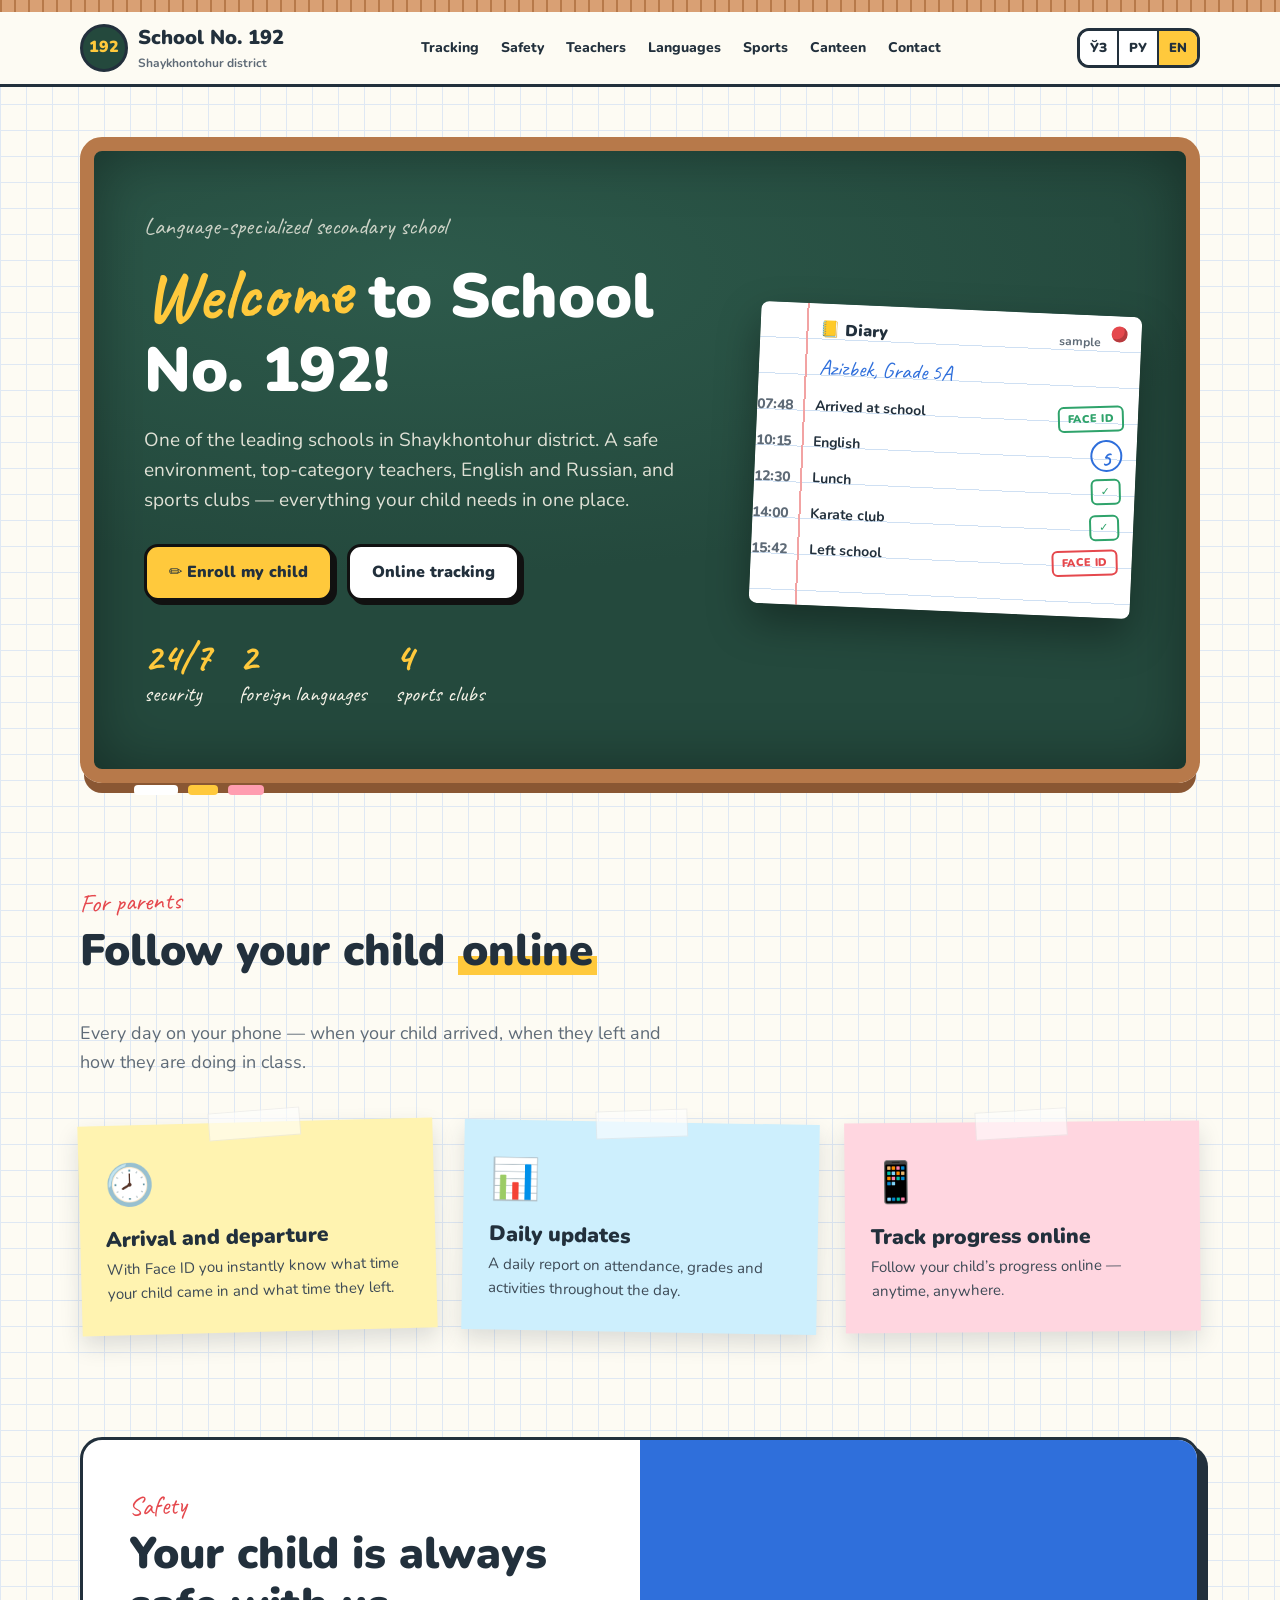
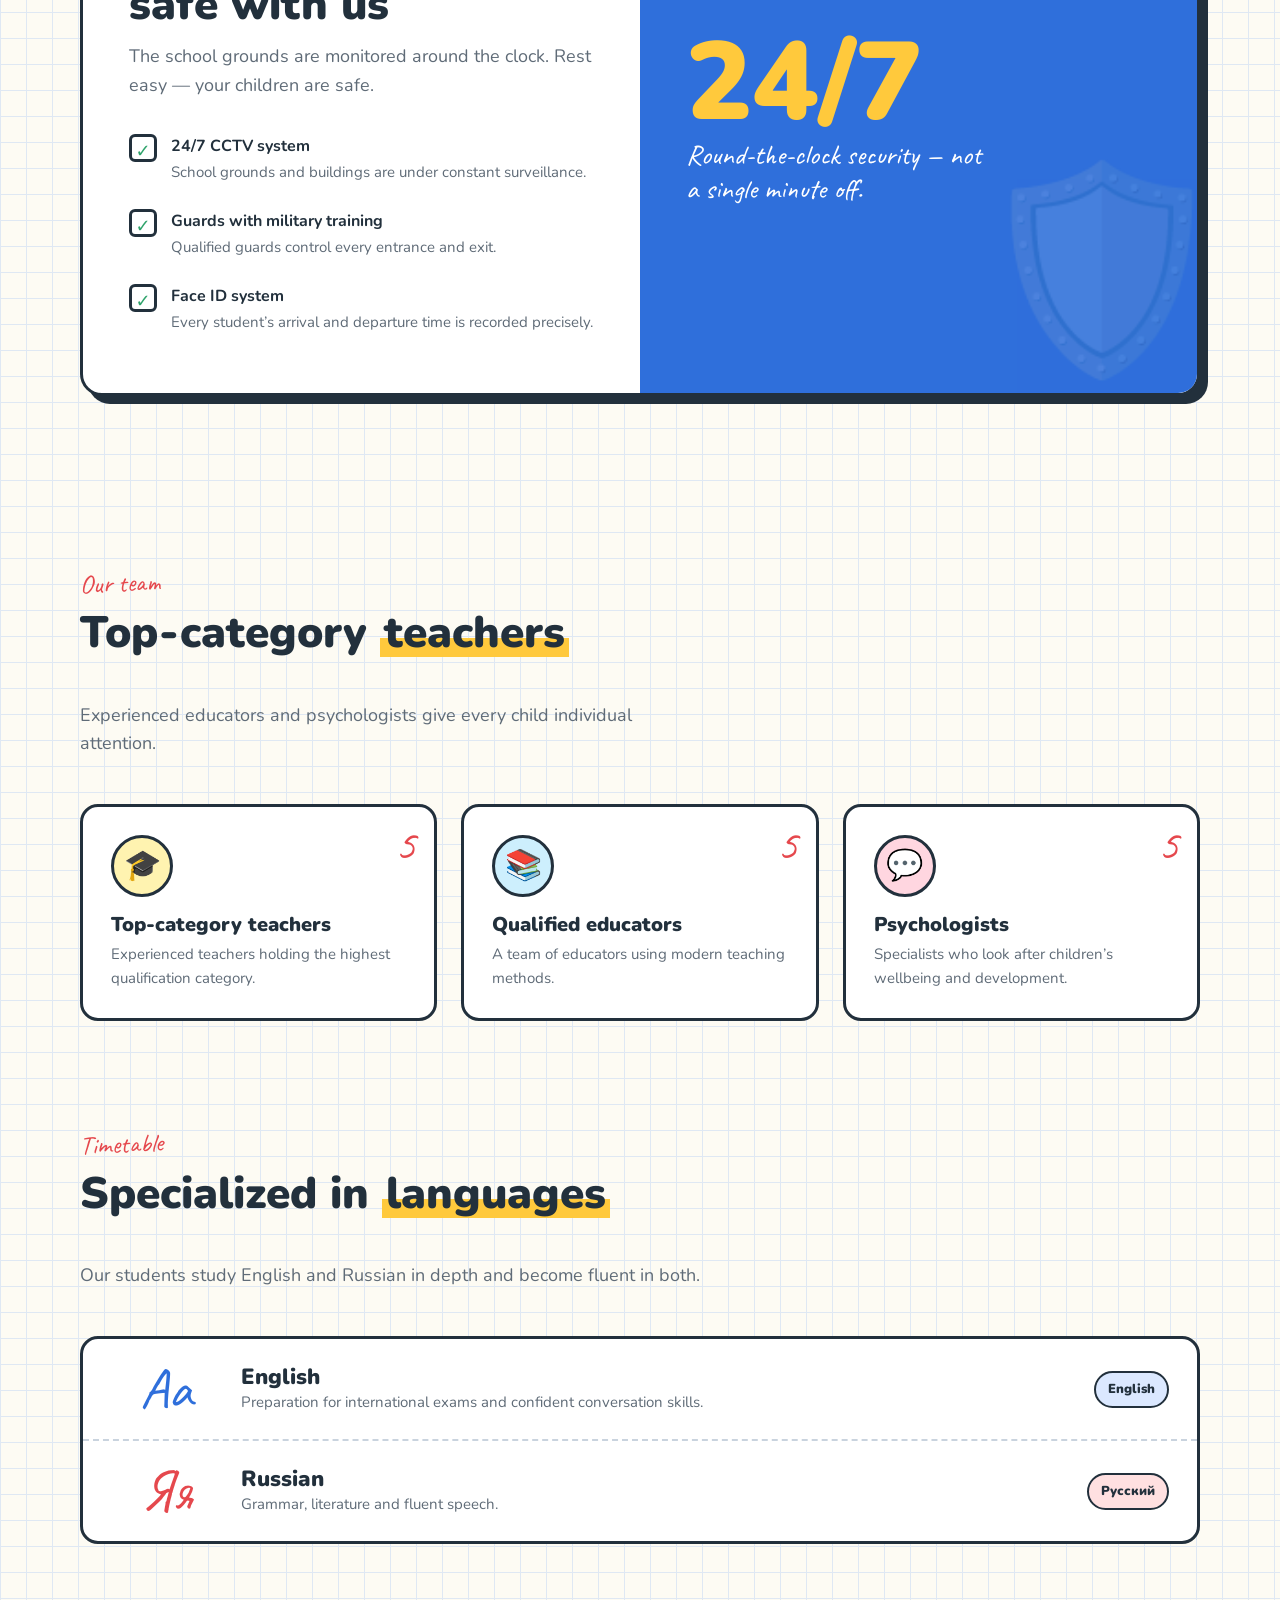
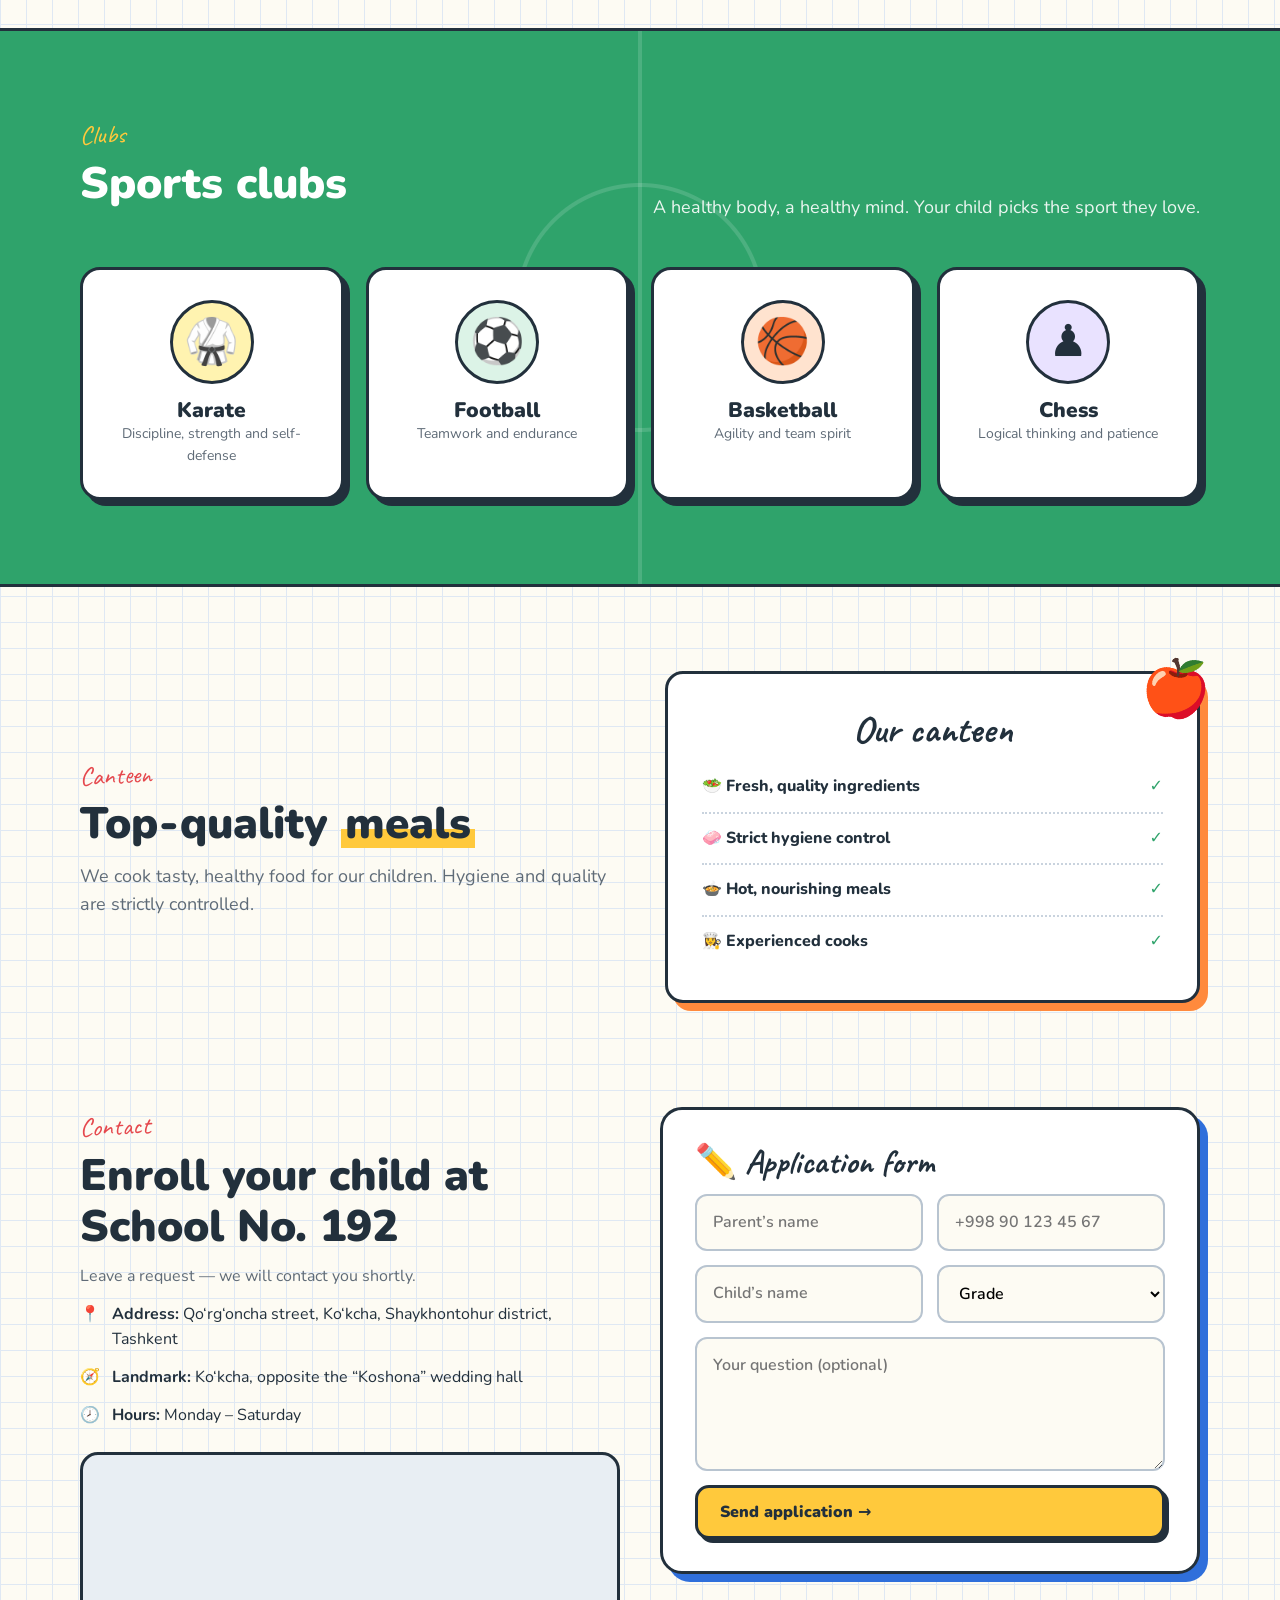
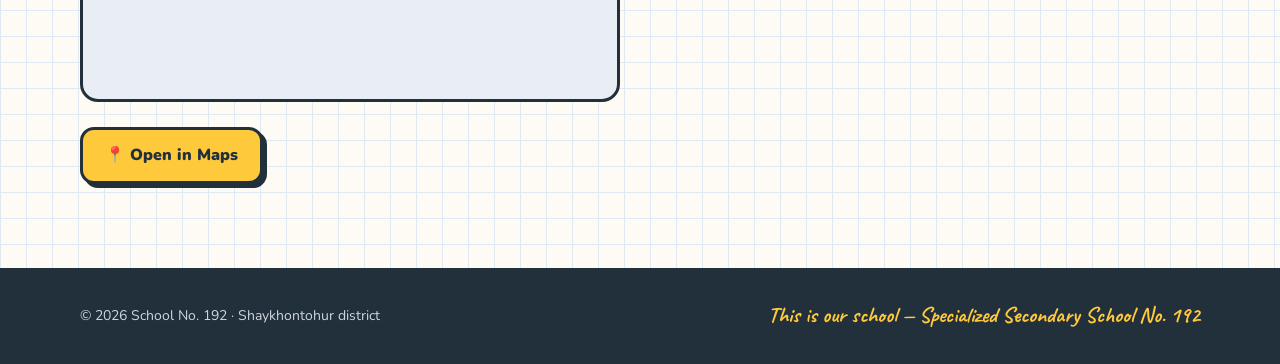
==== en/index.html @ ed7d64e7 "Rus va ingliz tillari qo'shildi, til almashtirgich Co-Authored-By: Claude Opus 5.5 <noreply@anthropi" ====
<!doctype html>
<html lang="en">
<head>
<script>document.documentElement.classList.add("js")</script>
<meta charset="utf-8">
<meta name="viewport" content="width=device-width, initial-scale=1">
<title>School No. 192 — Shaykhontohur</title>
<meta name="description" content="School No. 192 — a language-specialized secondary school in Shaykhontohur district, Tashkent. 24/7 security, Face ID, top-category teachers, sports clubs.">
<meta property="og:title" content="School No. 192 — Shaykhontohur">
<meta property="og:description" content="Language-specialized secondary school: 24/7 security, Face ID, top-category teachers, sports clubs.">
<meta property="og:type" content="website">
<link rel="alternate" hreflang="uz" href="https://zubayrabdullayev0110-dev.github.io/192-maktab/">
<link rel="alternate" hreflang="ru" href="https://zubayrabdullayev0110-dev.github.io/192-maktab/ru/">
<link rel="alternate" hreflang="en" href="https://zubayrabdullayev0110-dev.github.io/192-maktab/en/">
<link rel="alternate" hreflang="x-default" href="https://zubayrabdullayev0110-dev.github.io/192-maktab/">
<meta name="theme-color" content="#24493d">
<link rel="icon" href="data:image/svg+xml,%3Csvg xmlns='http://www.w3.org/2000/svg' viewBox='0 0 64 64'%3E%3Crect width='64' height='64' rx='14' fill='%2324493d'/%3E%3Ctext x='32' y='42' font-size='26' font-family='Arial' font-weight='900' text-anchor='middle' fill='%23ffc93c'%3E192%3C/text%3E%3C/svg%3E">
<link rel="preconnect" href="https://fonts.googleapis.com">
<link rel="preconnect" href="https://fonts.gstatic.com" crossorigin>
<link href="https://fonts.googleapis.com/css2?family=Nunito:wght@400;600;700;800;900&family=Caveat:wght@600;700&display=swap" rel="stylesheet">
<style>
  :root{
    --board:#24493d; --board-2:#2d5a4b; --chalk:#f4f1e6;
    --paper:#fdfbf3; --grid:#dfe8f3; --margin:#f2a3a3;
    --ink:#22303c; --muted:#5f6b77;
    --yellow:#ffc93c; --red:#e5484d; --blue:#2f6fdb; --green:#2fa36b; --orange:#ff8a3d;
    --wood:#b7794a;
  }
  *{box-sizing:border-box;margin:0;padding:0}
  html{scroll-behavior:smooth}
  body{font-family:Nunito,system-ui,sans-serif;color:var(--ink);line-height:1.6;
    background-color:var(--paper);
    background-image:linear-gradient(var(--grid) 1px,transparent 1px),linear-gradient(90deg,var(--grid) 1px,transparent 1px);
    background-size:26px 26px}
  a{color:inherit;text-decoration:none}
  .wrap{max-width:1160px;margin:0 auto;padding:0 20px}
  h1,h2,h3{font-weight:900;line-height:1.15}
  h2{font-size:clamp(28px,4.2vw,44px);margin-bottom:12px}
  .hand{font-family:Caveat,cursive;font-weight:700}
  .mark{background:linear-gradient(transparent 58%,var(--yellow) 58%,var(--yellow) 90%,transparent 90%);padding:0 4px}
  .lead{color:var(--muted);font-size:18px;max-width:620px}
  section{padding:84px 0}
  .tagline{font-family:Caveat,cursive;font-size:26px;color:var(--red);display:block;margin-bottom:2px;transform:rotate(-2deg);transform-origin:left}

  .ruler{height:12px;background:repeating-linear-gradient(90deg,var(--wood) 0 2px,#d9a074 2px 14px),#d9a074}

  header{position:sticky;top:0;z-index:50;background:var(--paper);border-bottom:3px solid var(--ink)}
  .nav{display:flex;align-items:center;justify-content:space-between;height:72px;gap:16px}
  .logo{display:flex;align-items:center;gap:10px;font-weight:900;font-size:20px}
  .logo-badge{width:48px;height:48px;border-radius:50%;background:var(--board);color:var(--yellow);display:grid;place-items:center;font-weight:900;font-size:16px;border:3px solid var(--ink)}
  .logo small{display:block;font-weight:700;font-size:12px;color:var(--muted)}
  .menu{display:flex;gap:4px;font-weight:800;font-size:15px}
  .menu a{padding:8px 12px;border-radius:10px}
  .menu a:hover{background:var(--yellow)}
  .btn{display:inline-flex;align-items:center;gap:8px;padding:13px 22px;border-radius:14px;font-weight:900;font-size:16px;border:3px solid var(--ink);cursor:pointer;font-family:inherit;box-shadow:4px 4px 0 var(--ink);transition:transform .12s,box-shadow .12s}
  .btn:hover{transform:translate(-2px,-2px);box-shadow:6px 6px 0 var(--ink)}
  .btn:active{transform:translate(2px,2px);box-shadow:2px 2px 0 var(--ink)}
  .btn-y{background:var(--yellow);color:var(--ink)}
  .btn-w{background:#fff;color:var(--ink)}
  .lang-sw{display:flex;border:3px solid var(--ink);border-radius:12px;overflow:hidden;font-weight:900;font-size:13px;flex:none}
  .lang-sw a{padding:7px 10px;background:#fff}
  .lang-sw a+a{border-left:2px solid var(--ink)}
  .lang-sw a:hover{background:#fff3b0}
  .lang-sw a[aria-current]{background:var(--yellow)}
  .logo,.btn{white-space:nowrap}
  @media (max-width:1340px){.nav>.btn{display:none}.menu{font-size:14px}.menu a{padding:8px 9px}}
  .burger{display:none;background:var(--yellow);border:3px solid var(--ink);border-radius:10px;font-size:22px;width:46px;height:46px;cursor:pointer}

  .hero{padding:50px 0 70px}
  .board{background:radial-gradient(800px 300px at 30% 20%,var(--board-2),var(--board));color:var(--chalk);border:14px solid var(--wood);border-radius:22px;box-shadow:inset 0 0 60px rgba(0,0,0,.35),0 14px 0 -4px #8a5733;padding:56px 50px;position:relative}
  .board-grid{display:grid;grid-template-columns:1.2fr .8fr;gap:40px;align-items:center}
  .board .date{font-family:Caveat,cursive;font-size:24px;opacity:.8}
  .board h1{font-size:clamp(34px,5.2vw,62px);margin:8px 0 18px;color:#fff}
  .board h1 .hand{color:var(--yellow);font-size:1.15em;display:inline-block;transform:rotate(-2deg)}
  .board p{font-size:19px;opacity:.9;max-width:560px;margin-bottom:28px}
  .board .actions{display:flex;gap:14px;flex-wrap:wrap}
  .board .btn{border-color:#111;box-shadow:4px 4px 0 #111}
  .chalk-stats{display:flex;gap:28px;margin-top:36px;flex-wrap:wrap;font-family:Caveat,cursive;font-size:22px}
  .chalk-stats b{font-size:40px;color:var(--yellow);display:block;line-height:1}
  .tray{position:absolute;left:40px;bottom:-26px;display:flex;gap:10px}
  .tray i{display:block;width:44px;height:10px;border-radius:4px;background:#fff}
  .tray i:nth-child(2){background:var(--yellow);width:30px}.tray i:nth-child(3){background:#ff9db0;width:36px}

  .diary{background:#fff;color:var(--ink);border-radius:8px;box-shadow:0 18px 40px rgba(0,0,0,.35);transform:rotate(2.5deg);position:relative;overflow:hidden;
    background-image:linear-gradient(90deg,transparent 46px,var(--margin) 46px,var(--margin) 48px,transparent 48px),repeating-linear-gradient(#fff 0 35px,#cfe0f3 35px 36px)}
  .diary-head{padding:14px 40px 6px 60px;font-weight:900;display:flex;justify-content:space-between;align-items:baseline}
  .diary-head small{font-weight:700;color:var(--muted);font-size:12px}
  .diary .kid{padding:0 16px 4px 60px;font-family:Caveat,cursive;font-size:22px;color:var(--blue);line-height:36px}
  .diary ul{list-style:none}
  .diary li{display:flex;justify-content:space-between;align-items:center;height:36px;padding:0 14px 0 0;font-size:14px;font-weight:700}
  .diary li span:first-child{display:flex;gap:12px}
  .diary .t{width:46px;text-align:right;color:var(--muted);font-weight:800}
  .stamp{font-size:11px;font-weight:900;padding:2px 8px;border-radius:6px;border:2px solid currentColor;transform:rotate(-4deg);text-transform:uppercase;letter-spacing:.04em}
  .s-in{color:var(--green)}.s-out{color:var(--red)}
  .s-grade{color:var(--blue);font-family:Caveat,cursive;font-size:22px;border-radius:50%;width:32px;height:32px;display:grid;place-items:center;padding:0}
  .pin{position:absolute;top:10px;right:14px;width:16px;height:16px;border-radius:50%;background:var(--red);box-shadow:inset -3px -3px 0 rgba(0,0,0,.2)}

  .notes{display:grid;grid-template-columns:repeat(3,1fr);gap:28px}
  .note{padding:28px 26px 30px;box-shadow:0 10px 22px rgba(34,48,60,.15);position:relative;transition:transform .2s}
  .note::before{content:"";position:absolute;top:-12px;left:50%;width:90px;height:26px;transform:translateX(-50%) rotate(-3deg);background:rgba(255,255,255,.6);border:1px solid rgba(0,0,0,.06)}
  .note:nth-child(1){background:#fff3b0;transform:rotate(-1.5deg)}
  .note:nth-child(2){background:#cdeffd;transform:rotate(1deg)}
  .note:nth-child(3){background:#ffd6e0;transform:rotate(-.5deg)}
  .note:hover{transform:rotate(0) scale(1.03)}
  .note .em{font-size:40px;margin-bottom:10px}
  .note h3{font-size:21px;margin-bottom:6px}
  .note p{font-size:15px;color:#3d4a56}

  .head{display:flex;justify-content:space-between;align-items:end;gap:30px;margin-bottom:46px;flex-wrap:wrap}

  .safety-box{background:#fff;border:3px solid var(--ink);border-radius:22px;box-shadow:8px 8px 0 var(--ink);display:grid;grid-template-columns:1fr 1fr;overflow:hidden}
  .safety-box .l{padding:46px}
  .safety-box .r{background:var(--blue);color:#fff;padding:46px;display:flex;flex-direction:column;justify-content:center;position:relative;overflow:hidden}
  .safety-box .r strong{font-size:110px;font-weight:900;line-height:1;color:var(--yellow)}
  .safety-box .r p{font-family:Caveat,cursive;font-size:28px;line-height:1.2;max-width:300px}
  .shield{position:absolute;right:-30px;bottom:-40px;font-size:200px;opacity:.15}
  .checks{list-style:none;margin-top:22px}
  .checks li{display:flex;gap:14px;padding:12px 0}
  .box{flex:none;width:28px;height:28px;border:3px solid var(--ink);border-radius:6px;display:grid;place-items:center;font-weight:900;color:var(--green);font-size:18px;background:#fff}
  .checks b{display:block}
  .checks span{color:var(--muted);font-size:15px}

  .teachers{display:grid;grid-template-columns:repeat(3,1fr);gap:24px}
  .t-card{background:#fff;border:3px solid var(--ink);border-radius:18px;padding:28px;position:relative}
  .t-card .ic{width:62px;height:62px;border-radius:50%;display:grid;place-items:center;font-size:30px;border:3px solid var(--ink);margin-bottom:16px}
  .t-card h3{font-size:20px;margin-bottom:6px}
  .t-card p{color:var(--muted);font-size:15px}
  .t-card .five{position:absolute;top:16px;right:18px;font-family:Caveat,cursive;font-size:44px;color:var(--red);line-height:1;transform:rotate(8deg)}

  .timetable{background:#fff;border:3px solid var(--ink);border-radius:18px;overflow:hidden}
  .tt-row{display:grid;grid-template-columns:110px 1fr auto;align-items:center;gap:20px;padding:22px 28px;border-bottom:2px dashed #c9d3de}
  .tt-row:last-child{border:0}
  .tt-lbl{font-family:Caveat,cursive;font-size:56px;line-height:1;text-align:center}
  .tt-row h3{font-size:22px}
  .tt-row p{color:var(--muted);font-size:15px}
  .chip{font-weight:900;font-size:13px;padding:6px 12px;border-radius:999px;border:2px solid var(--ink);white-space:nowrap}

  .sports{background-color:var(--green);color:#fff;border-top:3px solid var(--ink);border-bottom:3px solid var(--ink);
    background-image:radial-gradient(circle at 50% 50%,transparent 120px,rgba(255,255,255,.14) 121px,rgba(255,255,255,.14) 124px,transparent 125px),linear-gradient(90deg,transparent calc(50% - 2px),rgba(255,255,255,.14) calc(50% - 2px),rgba(255,255,255,.14) calc(50% + 2px),transparent calc(50% + 2px))}
  .sports .lead{color:rgba(255,255,255,.9)}
  .sports .tagline{color:var(--yellow)}
  .badges{display:grid;grid-template-columns:repeat(4,1fr);gap:22px}
  .badge{background:#fff;color:var(--ink);border:3px solid var(--ink);border-radius:20px;padding:30px 20px;text-align:center;box-shadow:6px 6px 0 var(--ink);transition:transform .2s}
  .badge:hover{transform:translateY(-6px) rotate(-2deg)}
  .badge .e{width:84px;height:84px;margin:0 auto 14px;border-radius:50%;display:grid;place-items:center;font-size:44px;border:3px solid var(--ink)}
  .badge h3{font-size:21px}
  .badge p{font-size:14px;color:var(--muted)}

  .food{display:grid;grid-template-columns:1fr 1fr;gap:50px;align-items:center}
  .menu-card{background:#fff;border:3px solid var(--ink);border-radius:18px;padding:34px;box-shadow:8px 8px 0 var(--orange);position:relative}
  .menu-card h3{text-align:center;font-family:Caveat,cursive;font-size:38px;margin-bottom:10px}
  .menu-card li{list-style:none;display:flex;justify-content:space-between;gap:10px;padding:12px 0;border-bottom:2px dotted #c9d3de;font-weight:800}
  .menu-card li:last-child{border:0}
  .menu-card li span:last-child{color:var(--green)}
  .apple{position:absolute;top:-30px;right:-14px;font-size:56px;transform:rotate(12deg)}

  .contact-grid{display:grid;grid-template-columns:1fr 1fr;gap:40px;align-items:start}
  .info p{display:flex;gap:12px;margin:12px 0;font-size:16px}
  .map{width:100%;height:250px;border:3px solid var(--ink);border-radius:18px;margin-top:12px;background:#e8eef3}
  .form-card{background:#fff;border:3px solid var(--ink);border-radius:22px;padding:32px;box-shadow:8px 8px 0 var(--blue)}
  .form-card h3{font-family:Caveat,cursive;font-size:34px;margin-bottom:12px}
  form{display:grid;gap:14px}
  input,select,textarea{width:100%;padding:14px 16px;border:2px solid #b8c4d0;border-radius:12px;font:inherit;font-weight:600;background:var(--paper)}
  input:focus,select:focus,textarea:focus{outline:none;border-color:var(--blue);box-shadow:0 0 0 3px rgba(47,111,219,.2)}
  .row{display:grid;grid-template-columns:1fr 1fr;gap:14px}
  .msg{display:none;padding:14px 16px;border-radius:12px;font-weight:800;border:2px solid currentColor}
  #thanks{color:var(--green);background:#e6f6ee}
  #err{color:var(--red);background:#fdecec}
  .sr{position:absolute;width:1px;height:1px;overflow:hidden;clip:rect(0 0 0 0)}
  .btn[disabled]{opacity:.6;cursor:wait}

  footer{background:var(--ink);color:#cfd6dd;padding:30px 0;font-size:14px}
  footer .wrap{display:flex;justify-content:space-between;align-items:center;flex-wrap:wrap;gap:10px}
  footer .hand{font-size:22px;color:var(--yellow)}

  .js .reveal{opacity:0;transform:translateY(22px);transition:opacity .6s,transform .6s}
  .js .reveal.show{opacity:1;transform:none}
  .js .note.reveal.show:nth-child(1){transform:rotate(-1.5deg)}
  .js .note.reveal.show:nth-child(2){transform:rotate(1deg)}
  .js .note.reveal.show:nth-child(3){transform:rotate(-.5deg)}
  .js .note.reveal.show:hover{transform:rotate(0) scale(1.03)}
  @media (prefers-reduced-motion:reduce){html{scroll-behavior:auto}.js .reveal{opacity:1;transition:none}}

  @media (max-width:980px){
    .board-grid,.safety-box,.food,.contact-grid{grid-template-columns:1fr}
    .diary{transform:none;max-width:420px;width:100%;margin:0 auto}
    .notes,.teachers,.badges{grid-template-columns:1fr 1fr}
    .menu{display:none;position:absolute;top:72px;left:0;right:0;background:var(--paper);border-bottom:3px solid var(--ink);flex-direction:column;padding:14px 20px}
    .menu.open{display:flex}
    .burger{display:block}
    .lang-sw{margin-left:auto}
    .nav>.btn{display:none}
  }
  @media (max-width:620px){
    section{padding:60px 0}
    .board{padding:36px 22px;border-width:10px}
    .notes,.teachers,.badges,.row{grid-template-columns:1fr}
    .safety-box .l,.safety-box .r{padding:30px 24px}
    .safety-box .r strong{font-size:80px}
    .tt-row{grid-template-columns:64px 1fr;padding:18px}
    .tt-row .chip{grid-column:2;justify-self:start}
    .tt-lbl{font-size:42px}
    .apple{right:0}
    .nav{gap:10px}
    .logo{font-size:16px;gap:8px}
    .logo small{display:none}
    .logo-badge{width:42px;height:42px;font-size:14px}
    .lang-sw a{padding:6px 7px}
    .burger{width:42px;height:42px;font-size:20px;flex:none}
  }
</style>
</head>
<body>

<div class="ruler" aria-hidden="true"></div>
<header>
  <div class="wrap nav">
    <a href="#" class="logo"><div class="logo-badge">192</div><div>School No. 192<small>Shaykhontohur district</small></div></a>
    <nav class="menu" id="menu">
      <a href="#kuzatuv">Tracking</a>
      <a href="#xavfsizlik">Safety</a>
      <a href="#ustozlar">Teachers</a>
      <a href="#tillar">Languages</a>
      <a href="#sport">Sports</a>
      <a href="#oshxona">Canteen</a>
      <a href="#aloqa">Contact</a>
    </nav>
    <div class="lang-sw" aria-label="Тил / Язык / Language"><a href="../" hreflang="uz">ЎЗ</a><a href="../ru/" hreflang="ru">РУ</a><a href="./" hreflang="en" aria-current="page">EN</a></div>
    <a href="#aloqa" class="btn btn-y">Apply now</a>
    <button class="burger" aria-label="Menu" aria-controls="menu" onclick="document.getElementById('menu').classList.toggle('open')">☰</button>
  </div>
</header>

<section class="hero">
  <div class="wrap">
    <div class="board">
      <div class="board-grid">
        <div>
          <div class="date">Language-specialized secondary school</div>
          <h1><span class="hand">Welcome</span> to School No. 192!</h1>
          <p>One of the leading schools in Shaykhontohur district. A safe environment, top-category teachers, English and Russian, and sports clubs — everything your child needs in one place.</p>
          <div class="actions">
            <a href="#aloqa" class="btn btn-y">✏️ Enroll my child</a>
            <a href="#kuzatuv" class="btn btn-w">Online tracking</a>
          </div>
          <div class="chalk-stats">
            <div><b>24/7</b>security</div>
            <div><b>2</b>foreign languages</div>
            <div><b>4</b>sports clubs</div>
          </div>
        </div>
        <div class="diary" aria-label="Sample e-diary">
          <div class="pin"></div>
          <div class="diary-head">📒 Diary <small>sample</small></div>
          <div class="kid">Azizbek, Grade 5A</div>
          <ul>
            <li><span><span class="t">07:48</span>Arrived at school</span><span class="stamp s-in">Face ID</span></li>
            <li><span><span class="t">10:15</span>English</span><span class="stamp s-grade">5</span></li>
            <li><span><span class="t">12:30</span>Lunch</span><span class="stamp s-in">✓</span></li>
            <li><span><span class="t">14:00</span>Karate club</span><span class="stamp s-in">✓</span></li>
            <li><span><span class="t">15:42</span>Left school</span><span class="stamp s-out">Face ID</span></li>
            <li></li>
          </ul>
        </div>
      </div>
      <div class="tray" aria-hidden="true"><i></i><i></i><i></i></div>
    </div>
  </div>
</section>

<section id="kuzatuv" style="padding-top:30px">
  <div class="wrap">
    <div class="head reveal">
      <div><span class="tagline">For parents</span><h2>Follow your child <span class="mark">online</span></h2></div>
      <p class="lead">Every day on your phone — when your child arrived, when they left and how they are doing in class.</p>
    </div>
    <div class="notes">
      <div class="note reveal"><div class="em">🕗</div><h3>Arrival and departure</h3><p>With Face ID you instantly know what time your child came in and what time they left.</p></div>
      <div class="note reveal"><div class="em">📊</div><h3>Daily updates</h3><p>A daily report on attendance, grades and activities throughout the day.</p></div>
      <div class="note reveal"><div class="em">📱</div><h3>Track progress online</h3><p>Follow your child’s progress online — anytime, anywhere.</p></div>
    </div>
  </div>
</section>

<section id="xavfsizlik" style="padding-top:20px">
  <div class="wrap">
    <div class="safety-box reveal">
      <div class="l">
        <span class="tagline">Safety</span>
        <h2>Your child is always safe with us</h2>
        <p class="lead">The school grounds are monitored around the clock. Rest easy — your children are safe.</p>
        <ul class="checks">
          <li><div class="box">✓</div><div><b>24/7 CCTV system</b><span>School grounds and buildings are under constant surveillance.</span></div></li>
          <li><div class="box">✓</div><div><b>Guards with military training</b><span>Qualified guards control every entrance and exit.</span></div></li>
          <li><div class="box">✓</div><div><b>Face ID system</b><span>Every student’s arrival and departure time is recorded precisely.</span></div></li>
        </ul>
      </div>
      <div class="r">
        <div class="shield" aria-hidden="true">🛡️</div>
        <strong>24/7</strong>
        <p>Round-the-clock security — not a single minute off.</p>
      </div>
    </div>
  </div>
</section>

<section id="ustozlar">
  <div class="wrap">
    <div class="head reveal">
      <div><span class="tagline">Our team</span><h2>Top-category <span class="mark">teachers</span></h2></div>
      <p class="lead">Experienced educators and psychologists give every child individual attention.</p>
    </div>
    <div class="teachers">
      <div class="t-card reveal"><span class="five" aria-hidden="true">5</span><div class="ic" style="background:#fff3b0">🎓</div><h3>Top-category teachers</h3><p>Experienced teachers holding the highest qualification category.</p></div>
      <div class="t-card reveal"><span class="five" aria-hidden="true">5</span><div class="ic" style="background:#cdeffd">📚</div><h3>Qualified educators</h3><p>A team of educators using modern teaching methods.</p></div>
      <div class="t-card reveal"><span class="five" aria-hidden="true">5</span><div class="ic" style="background:#ffd6e0">💬</div><h3>Psychologists</h3><p>Specialists who look after children’s wellbeing and development.</p></div>
    </div>
  </div>
</section>

<section id="tillar" style="padding-top:20px">
  <div class="wrap">
    <div class="head reveal">
      <div><span class="tagline">Timetable</span><h2>Specialized in <span class="mark">languages</span></h2></div>
      <p class="lead">Our students study English and Russian in depth and become fluent in both.</p>
    </div>
    <div class="timetable reveal">
      <div class="tt-row"><div class="tt-lbl" style="color:var(--blue)">Aa</div><div><h3>English</h3><p>Preparation for international exams and confident conversation skills.</p></div><span class="chip" style="background:#dbe8ff">English</span></div>
      <div class="tt-row"><div class="tt-lbl" style="color:var(--red)">Яя</div><div><h3>Russian</h3><p>Grammar, literature and fluent speech.</p></div><span class="chip" style="background:#ffe0e1">Русский</span></div>
    </div>
  </div>
</section>

<section class="sports" id="sport">
  <div class="wrap">
    <div class="head reveal">
      <div><span class="tagline">Clubs</span><h2>Sports clubs</h2></div>
      <p class="lead">A healthy body, a healthy mind. Your child picks the sport they love.</p>
    </div>
    <div class="badges">
      <div class="badge reveal"><div class="e" style="background:#fff3b0">🥋</div><h3>Karate</h3><p>Discipline, strength and self-defense</p></div>
      <div class="badge reveal"><div class="e" style="background:#dcf3e7">⚽</div><h3>Football</h3><p>Teamwork and endurance</p></div>
      <div class="badge reveal"><div class="e" style="background:#ffe3cf">🏀</div><h3>Basketball</h3><p>Agility and team spirit</p></div>
      <div class="badge reveal"><div class="e" style="background:#e9e2ff">♟️</div><h3>Chess</h3><p>Logical thinking and patience</p></div>
    </div>
  </div>
</section>

<section id="oshxona">
  <div class="wrap food">
    <div class="reveal">
      <span class="tagline">Canteen</span>
      <h2>Top-quality <span class="mark">meals</span></h2>
      <p class="lead">We cook tasty, healthy food for our children. Hygiene and quality are strictly controlled.</p>
    </div>
    <div class="menu-card reveal">
      <div class="apple" aria-hidden="true">🍎</div>
      <h3>Our canteen</h3>
      <ul>
        <li><span>🥗 Fresh, quality ingredients</span><span>✓</span></li>
        <li><span>🧼 Strict hygiene control</span><span>✓</span></li>
        <li><span>🍲 Hot, nourishing meals</span><span>✓</span></li>
        <li><span>👩‍🍳 Experienced cooks</span><span>✓</span></li>
      </ul>
    </div>
  </div>
</section>

<section id="aloqa" style="padding-top:20px">
  <div class="wrap contact-grid">
    <div class="info reveal">
      <span class="tagline">Contact</span>
      <h2>Enroll your child at School No. 192</h2>
      <p class="lead">Leave a request — we will contact you shortly.</p>
      <p>📍 <span><b>Address:</b> Qo‘rg‘oncha street, Ko‘kcha, Shaykhontohur district, Tashkent</span></p>
      <p>🧭 <span><b>Landmark:</b> Ko‘kcha, opposite the “Koshona” wedding hall</span></p>
      <p>🕗 <span><b>Hours:</b> Monday – Saturday</span></p>
      <iframe class="map" title="Map: School No. 192" loading="lazy" referrerpolicy="no-referrer-when-downgrade" src="https://maps.google.com/maps?q=41.3265223,69.1990431&z=17&output=embed"></iframe>
      <a class="btn btn-y" style="margin-top:16px" target="_blank" rel="noopener" href="https://www.google.com/maps/search/?api=1&query=41.3265223,69.1990431">📍 Open in Maps</a>
    </div>
    <div class="form-card reveal">
      <h3>✏️ Application form</h3>
      <form id="ariza" name="ariza" method="POST" data-netlify="true" netlify-honeypot="bot-field">
        <input type="hidden" name="form-name" value="ariza">
        <p class="sr"><label>Do not fill: <input name="bot-field"></label></p>
        <div class="row">
          <input required name="ota_ona" aria-label="Parent’s name" placeholder="Parent’s name" autocomplete="name">
          <input required name="telefon" type="tel" aria-label="Phone number" placeholder="+998 90 123 45 67" autocomplete="tel" pattern="[+0-9 ()-]{9,}">
        </div>
        <div class="row">
          <input required name="farzand" aria-label="Child’s name" placeholder="Child’s name">
          <select required name="sinf" aria-label="Grade">
            <option value="">Grade</option>
            <option>Grade 1</option><option>Grade 2</option><option>Grade 3</option><option>Grade 4</option>
            <option>Grade 5</option><option>Grade 6</option><option>Grade 7</option><option>Grade 8</option>
            <option>Grade 9</option><option>Grade 10</option><option>Grade 11</option>
          </select>
        </div>
        <textarea name="savol" rows="4" aria-label="Your question" placeholder="Your question (optional)"></textarea>
        <button class="btn btn-y" type="submit">Send application →</button>
        <div class="msg" id="err">Something went wrong. Please try again.</div>
        <div class="msg" id="thanks" role="status">Thank you! Your application has been received. We will be in touch soon.</div>
      </form>
    </div>
  </div>
</section>

<footer>
  <div class="wrap">
    <span>© 2026 School No. 192 · Shaykhontohur district</span>
    <span class="hand">This is our school — Specialized Secondary School No. 192</span>
  </div>
</footer>

<script>
  const io = new IntersectionObserver(es => es.forEach(e => { if (e.isIntersecting) { e.target.classList.add('show'); io.unobserve(e.target); } }), {threshold:.12});
  document.querySelectorAll('.reveal').forEach(el => io.observe(el));
  const f = document.getElementById('ariza');
  f.addEventListener('submit', async e => {
    e.preventDefault();
    const btn = f.querySelector('button'), ok = document.getElementById('thanks'), err = document.getElementById('err');
    ok.style.display = err.style.display = 'none'; btn.disabled = true;
    try {
      const r = await fetch('/', {method:'POST', headers:{'Content-Type':'application/x-www-form-urlencoded'}, body:new URLSearchParams(new FormData(f)).toString()});
      if (!r.ok) throw 0;
      f.reset(); ok.style.display = 'block';
    } catch { err.style.display = 'block'; }
    btn.disabled = false;
  });
  document.querySelectorAll('.menu a').forEach(a => a.addEventListener('click', () => document.getElementById('menu').classList.remove('open')));
</script>
</body>
</html>
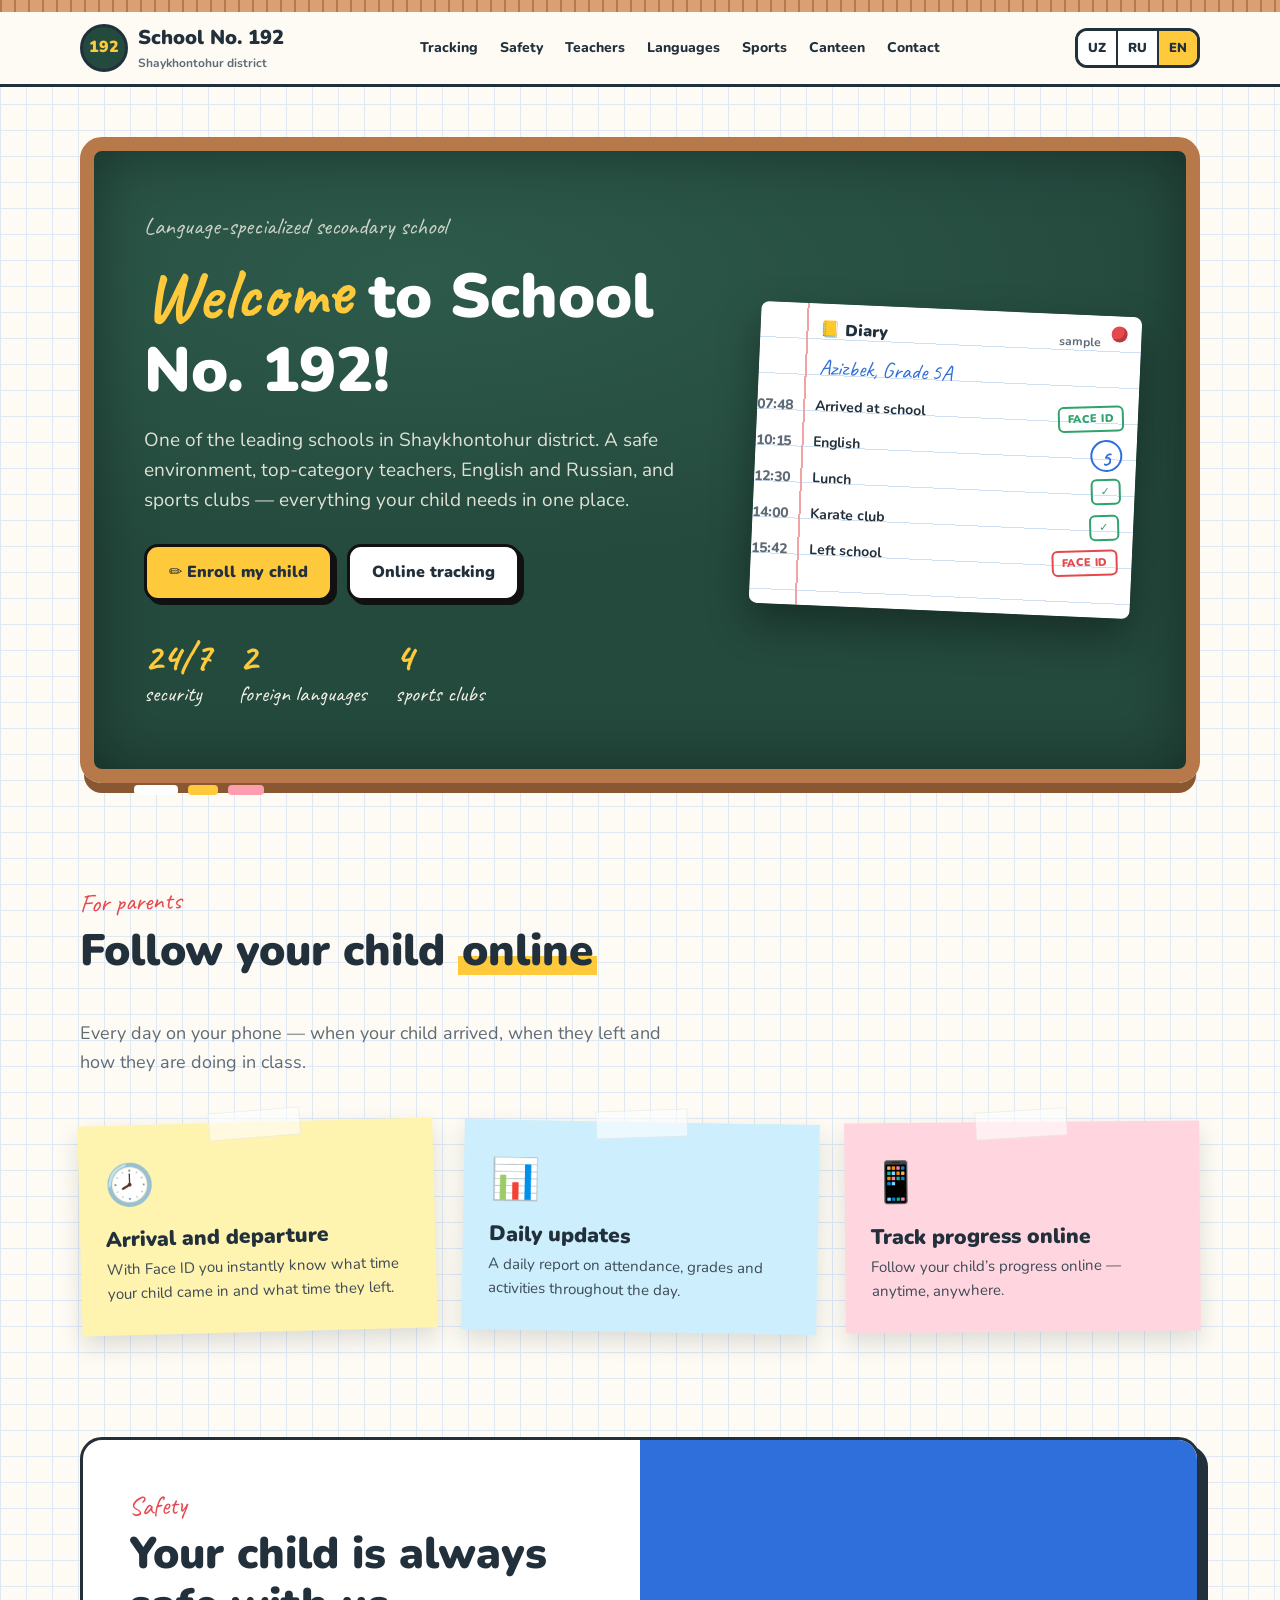
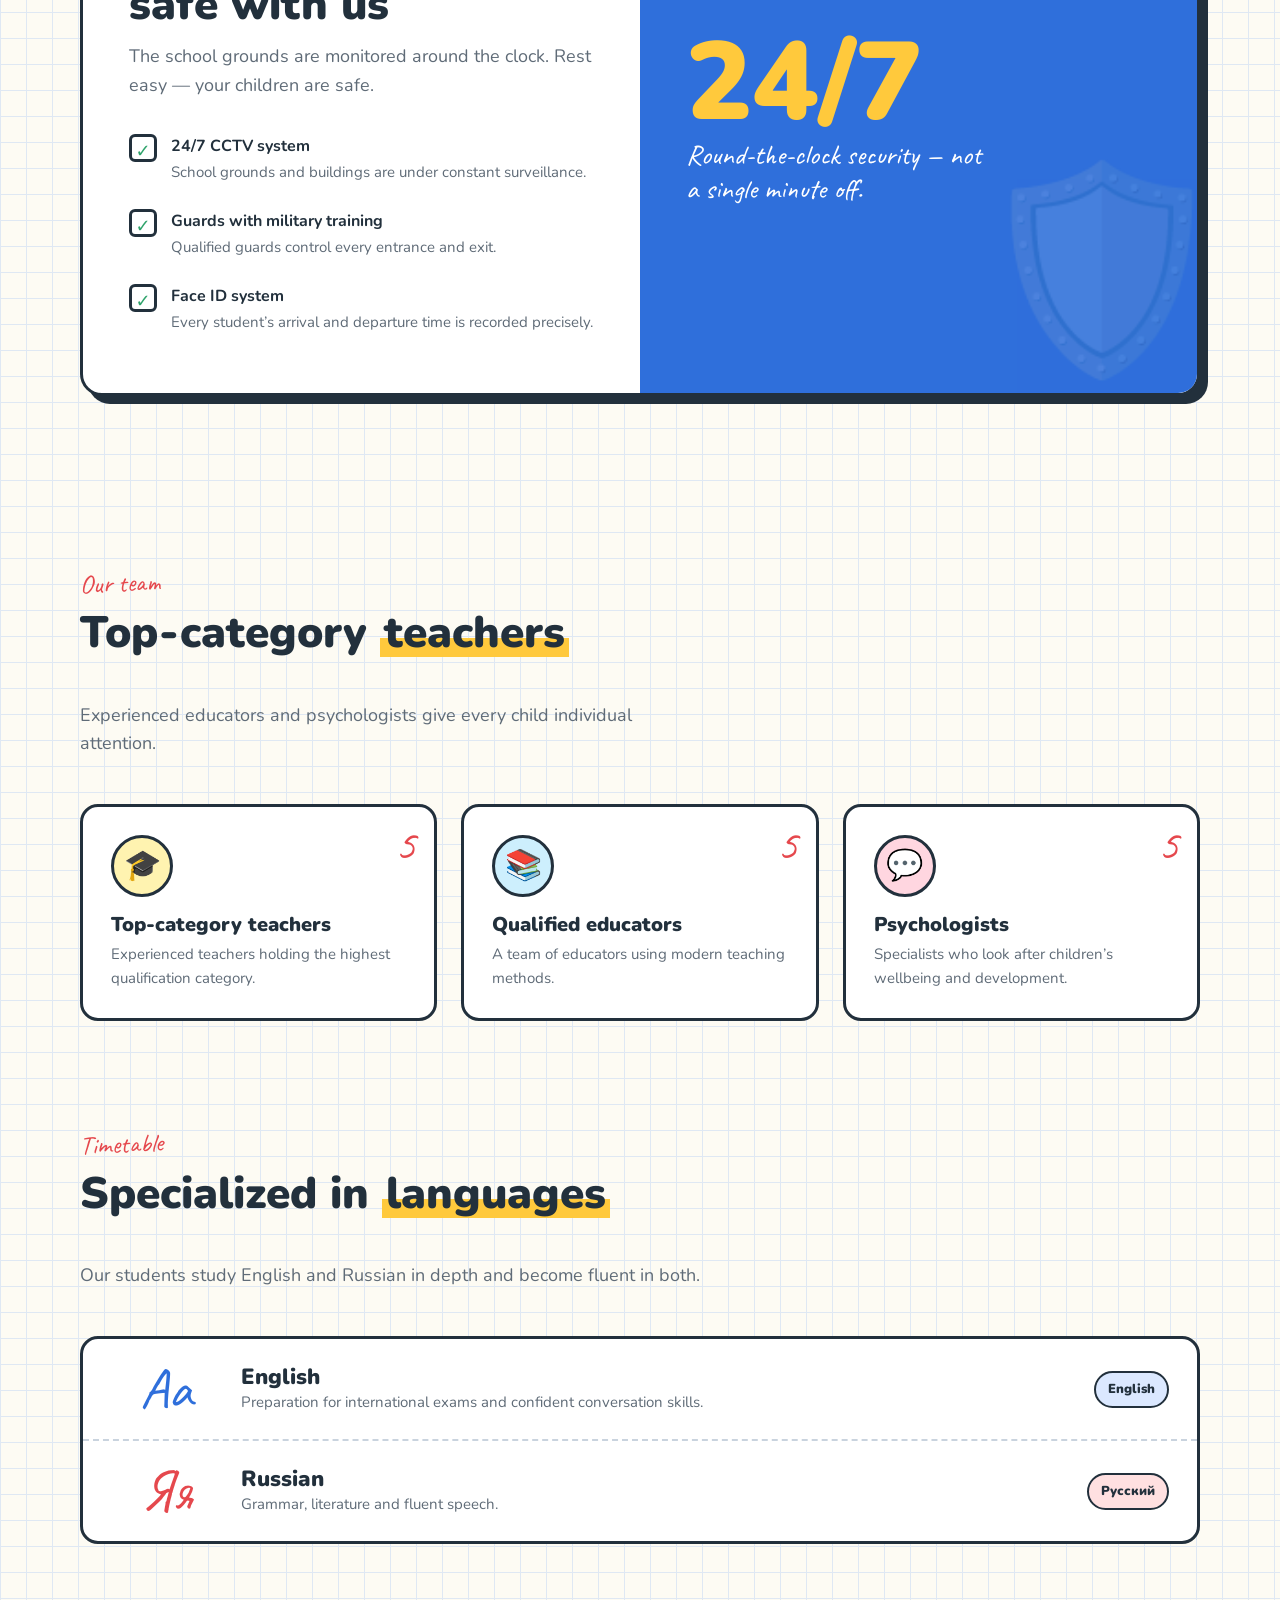
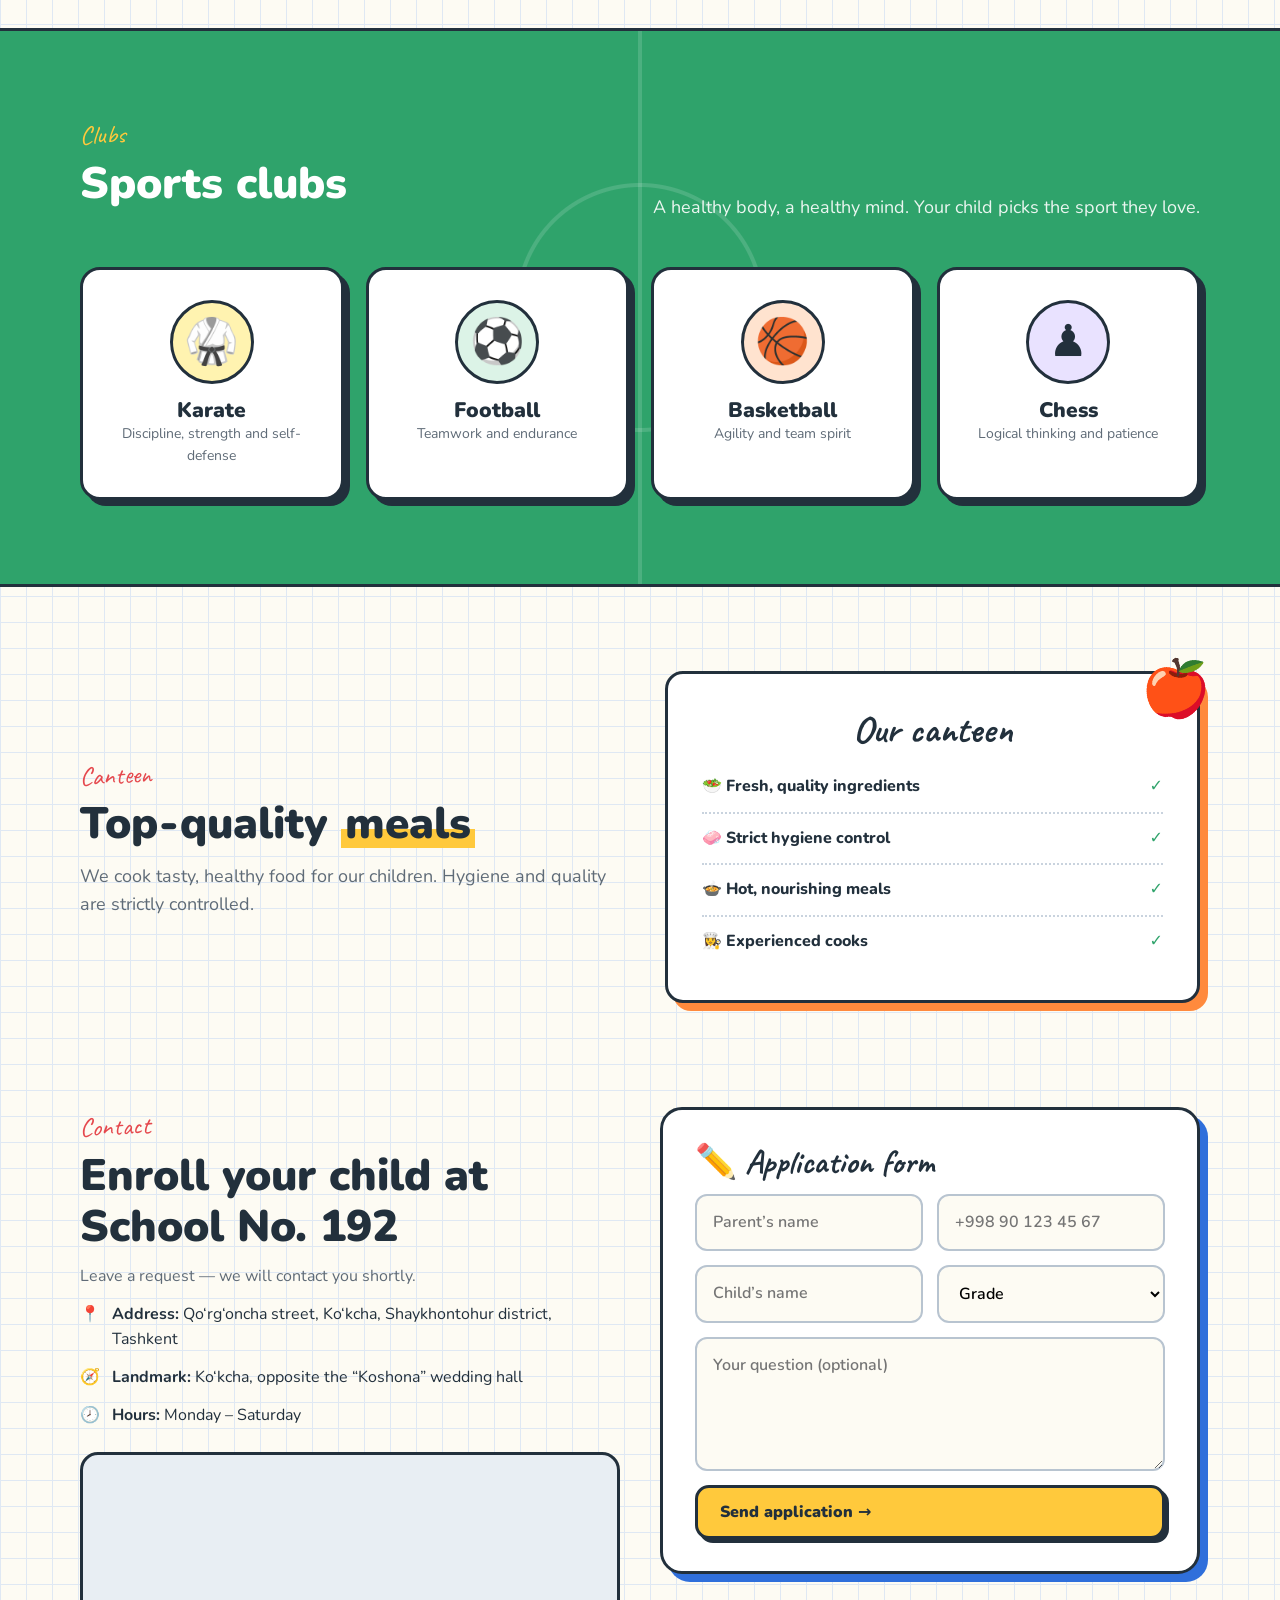
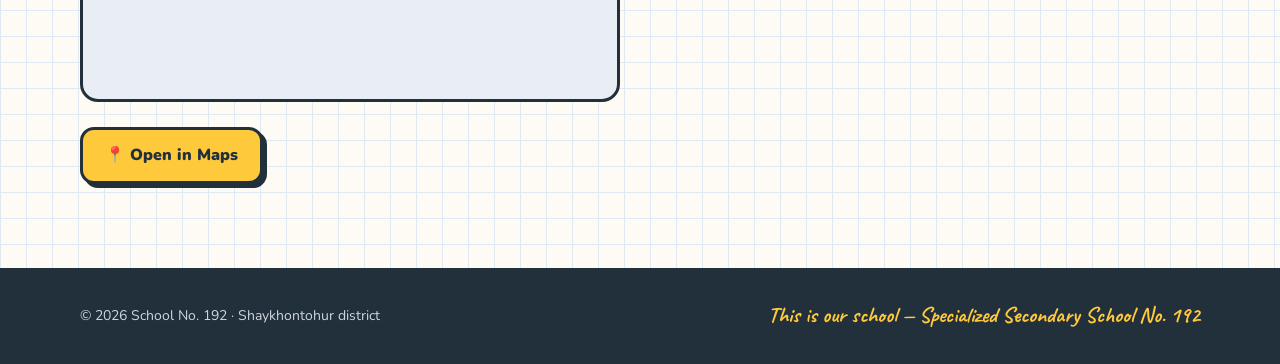
==== commit 20e6a800: "O'zbekcha sahifa lotin alifbosiga o'tkazildi, kirill olib tashlandi Co-Authored-By: Claude Opus 5.5 " ====
--- a/en/index.html
+++ b/en/index.html
@@ -225,7 +225,7 @@
       <a href="#oshxona">Canteen</a>
       <a href="#aloqa">Contact</a>
     </nav>
-    <div class="lang-sw" aria-label="Тил / Язык / Language"><a href="../" hreflang="uz">ЎЗ</a><a href="../ru/" hreflang="ru">РУ</a><a href="./" hreflang="en" aria-current="page">EN</a></div>
+    <div class="lang-sw" aria-label="Til / Язык / Language"><a href="../" hreflang="uz">UZ</a><a href="../ru/" hreflang="ru">RU</a><a href="./" hreflang="en" aria-current="page">EN</a></div>
     <a href="#aloqa" class="btn btn-y">Apply now</a>
     <button class="burger" aria-label="Menu" aria-controls="menu" onclick="document.getElementById('menu').classList.toggle('open')">☰</button>
   </div>
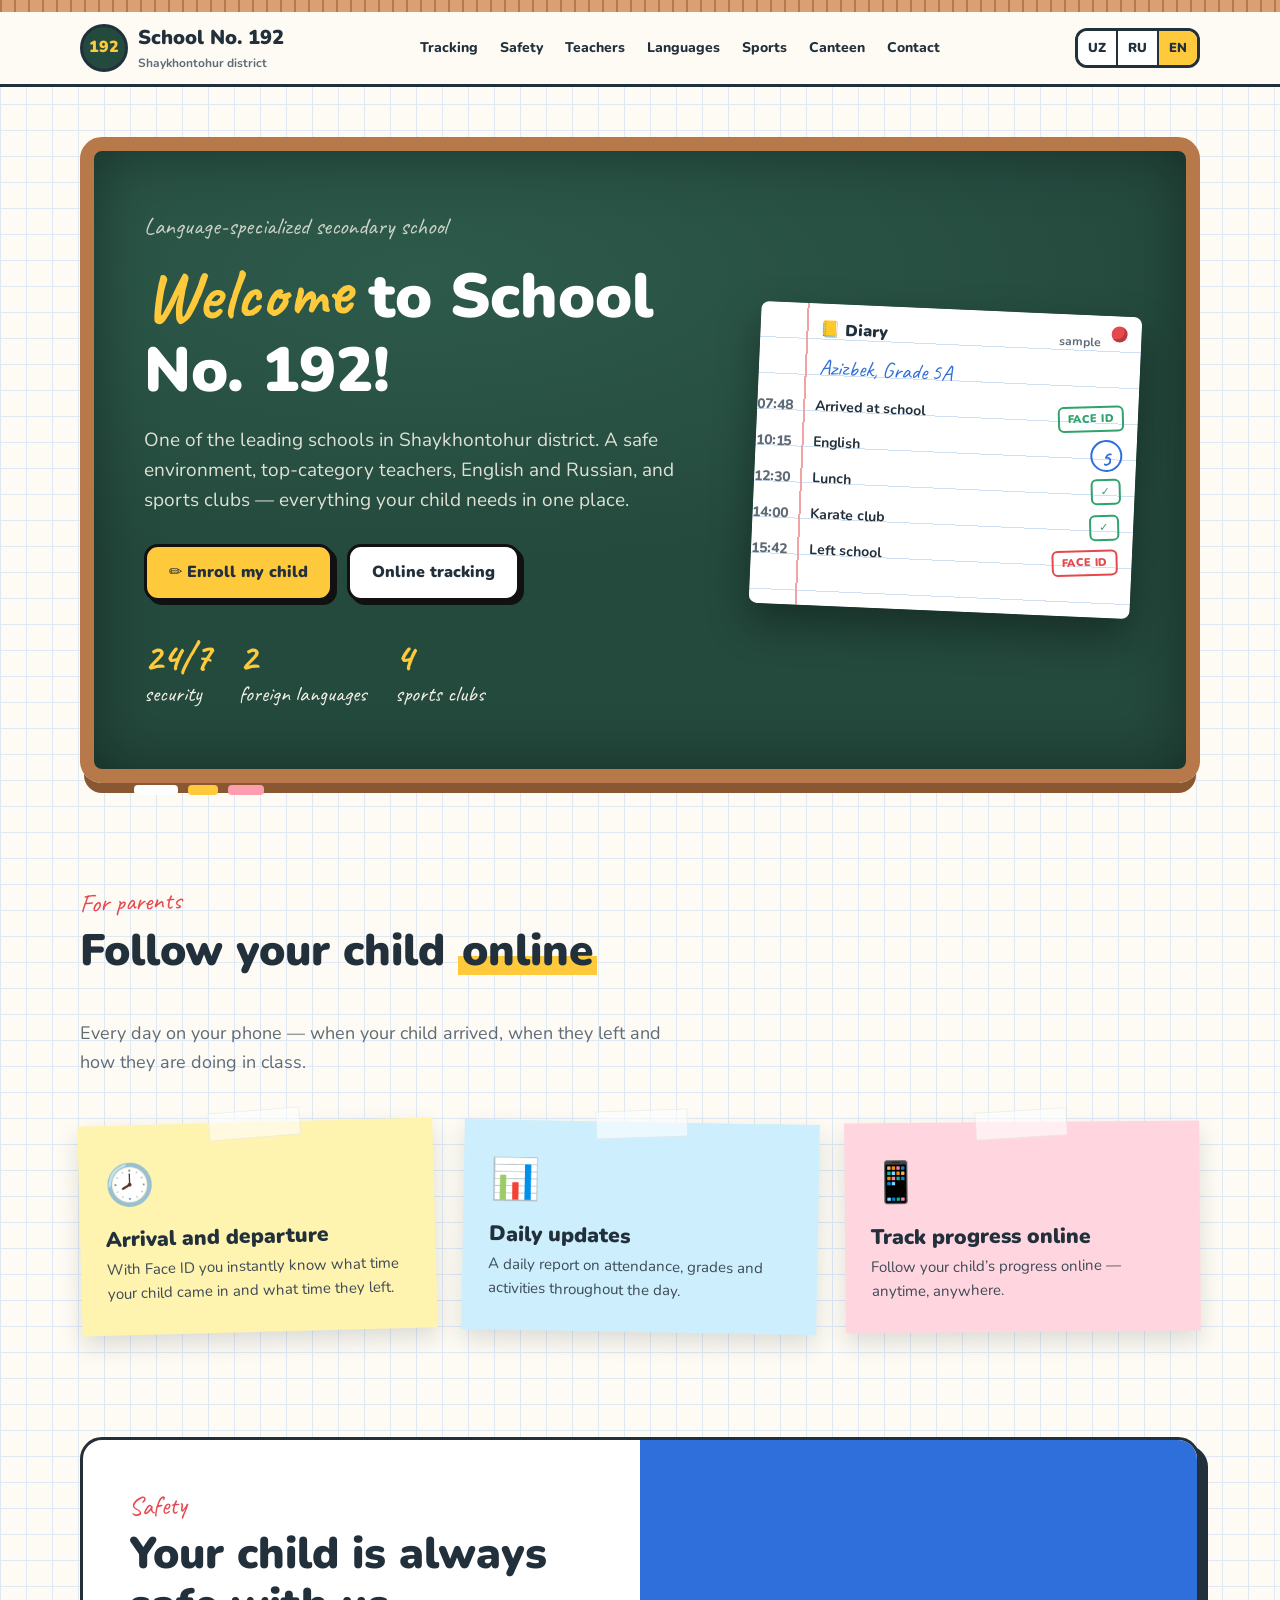
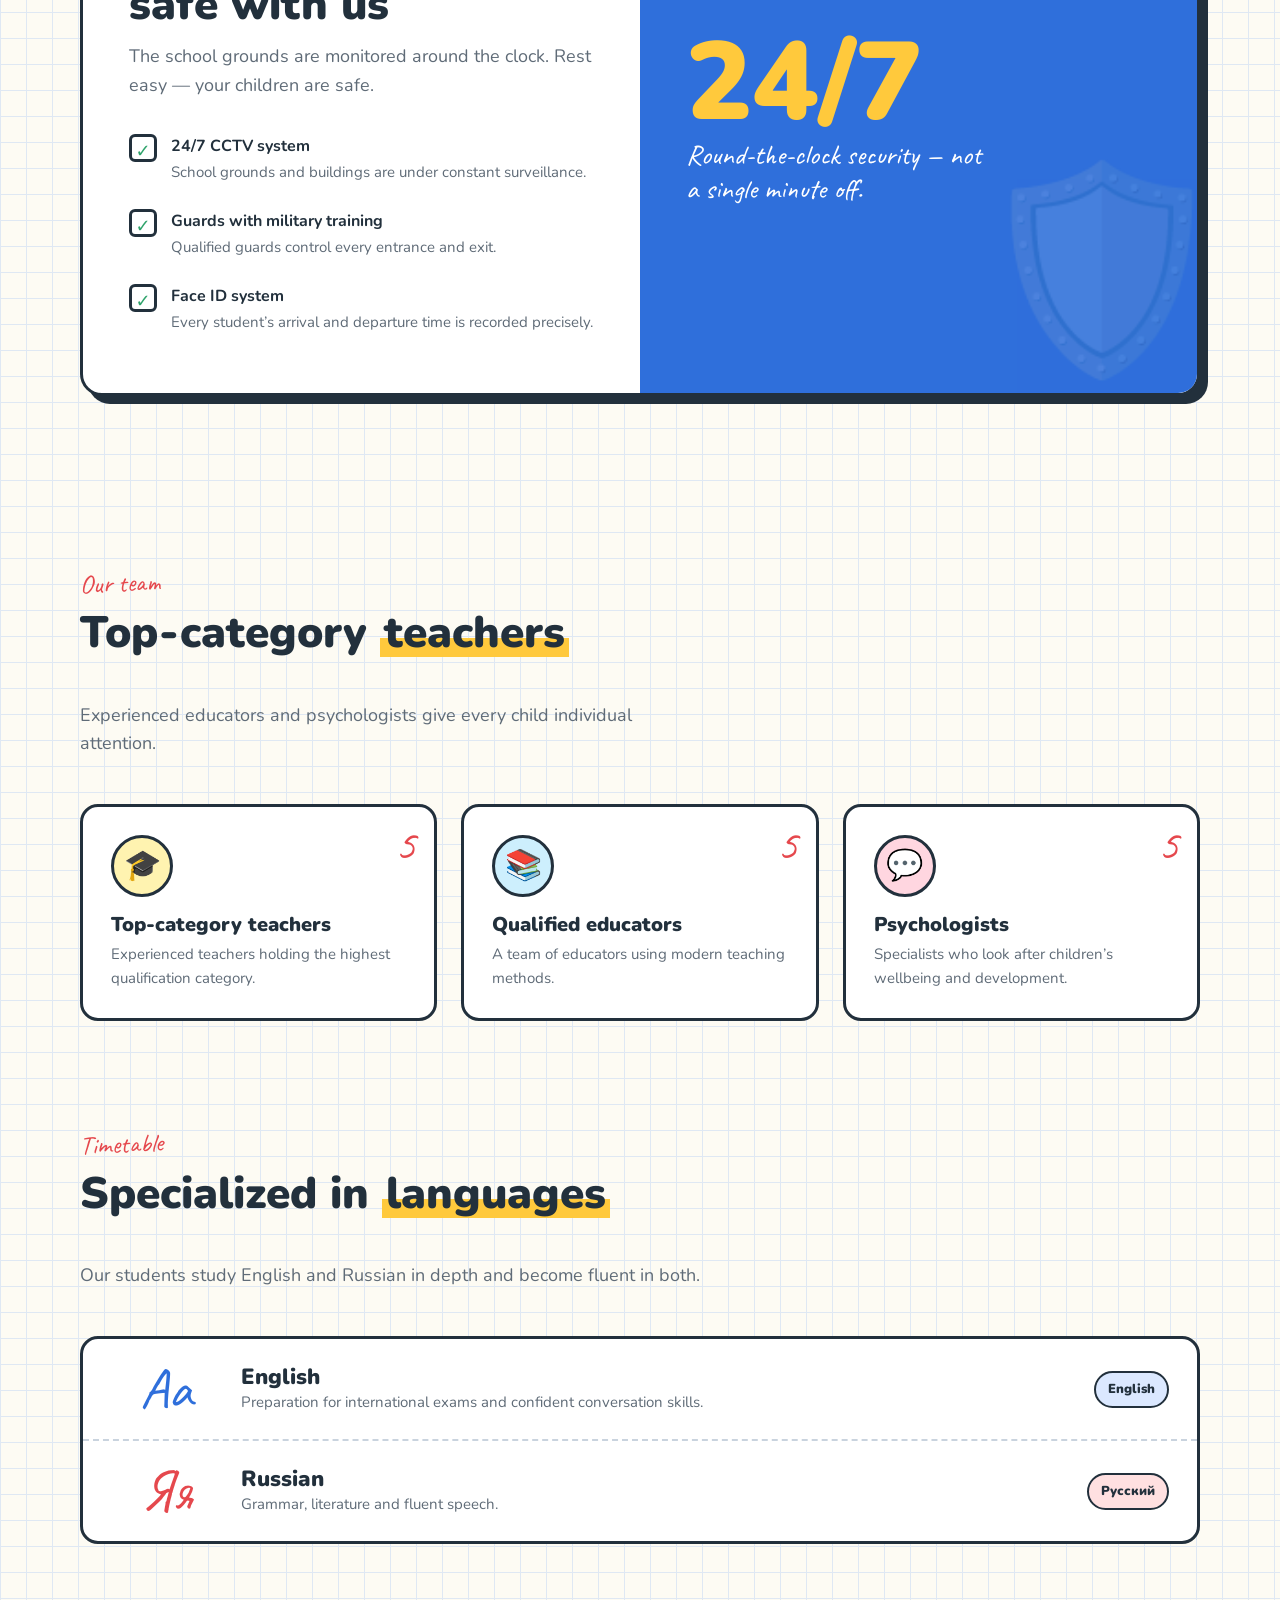
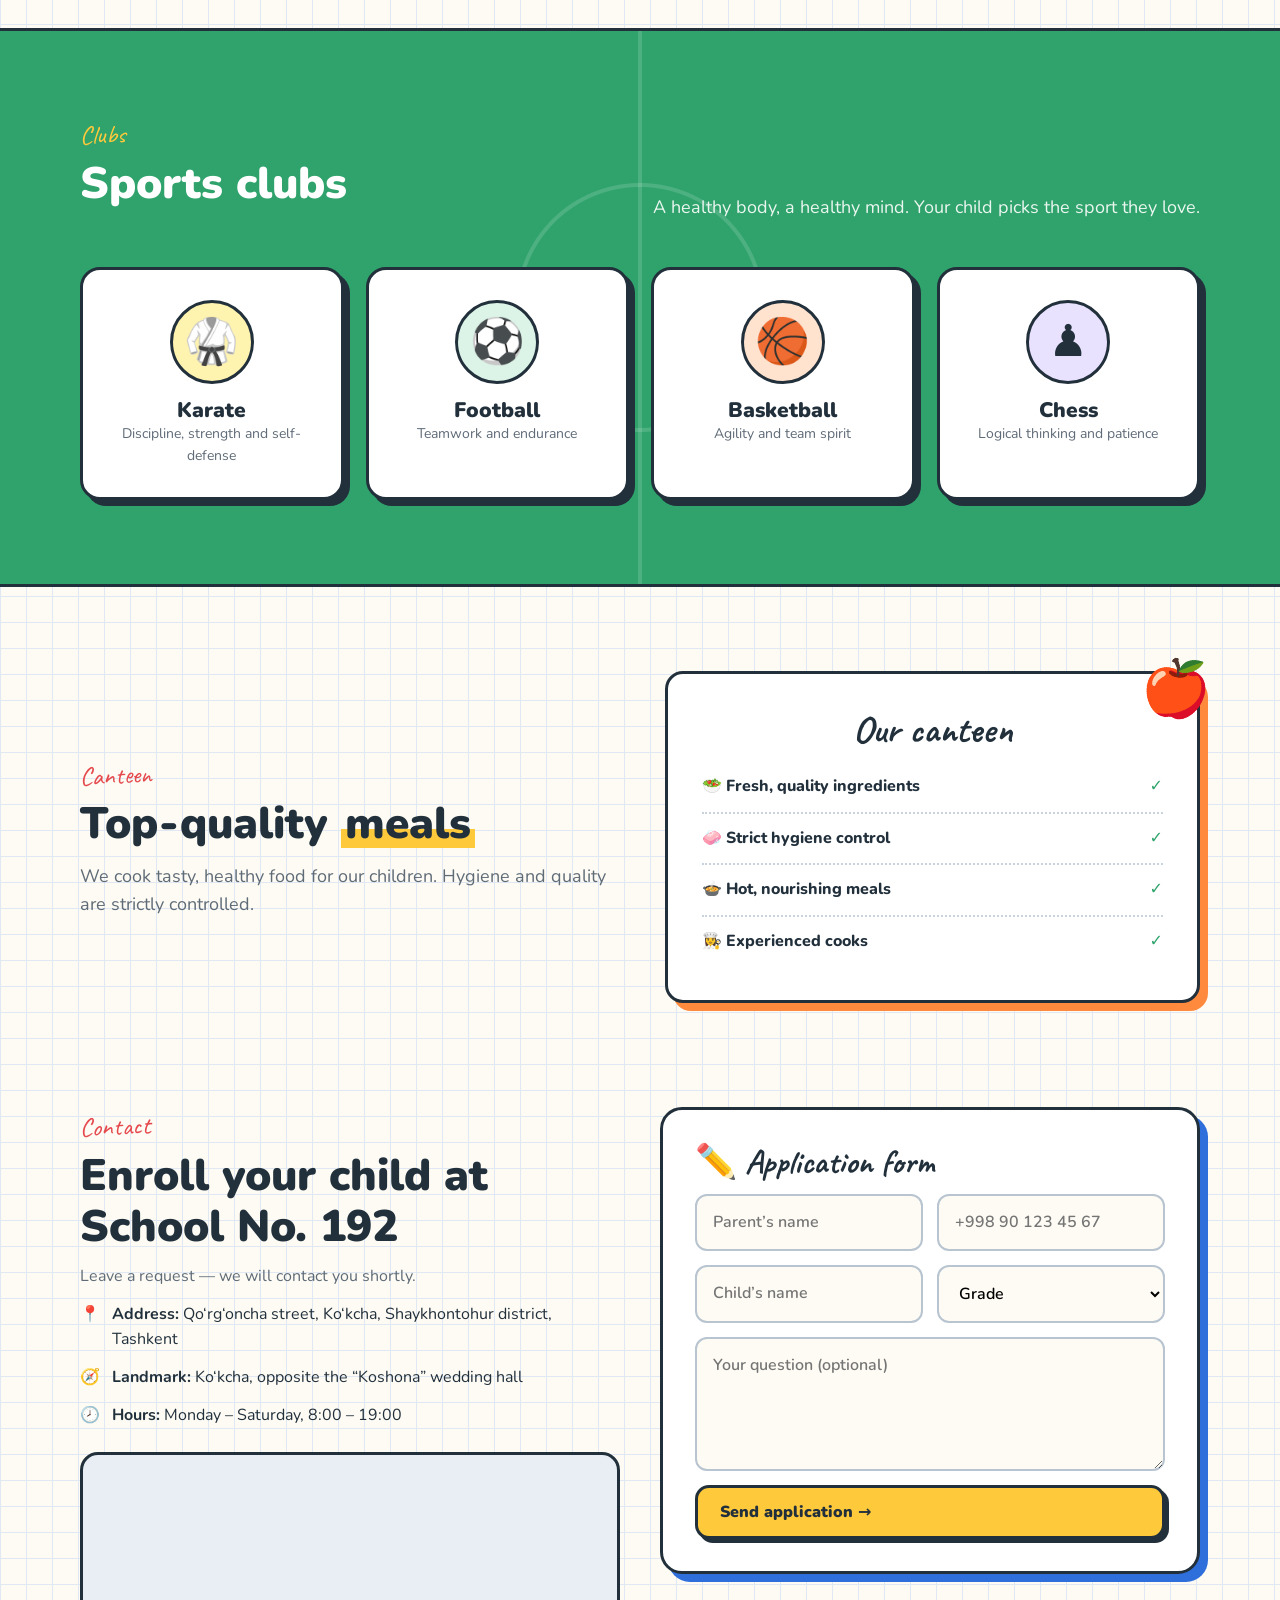
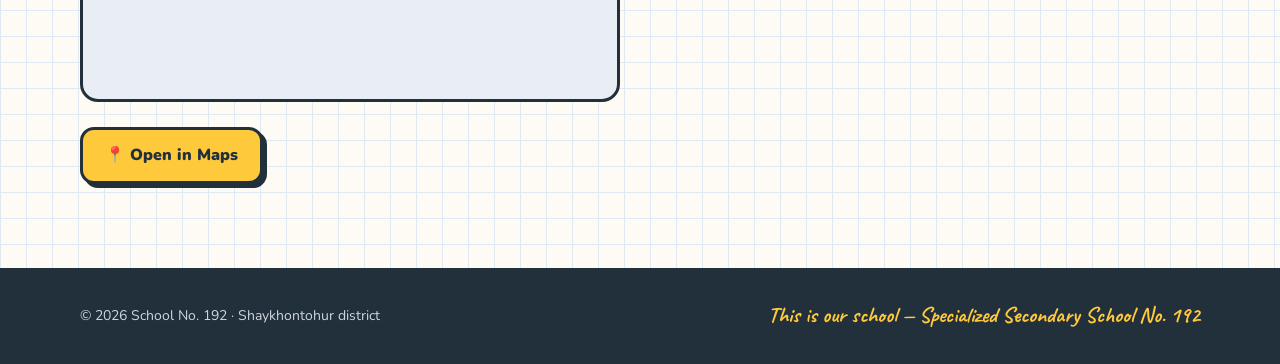
==== commit 673f1a1b: "Ish vaqti: Dushanba – Shanba, 8:00 – 19:00 Co-Authored-By: Claude Opus 5.5 <noreply@anthropic.com>" ====
--- a/en/index.html
+++ b/en/index.html
@@ -9,6 +9,11 @@
 <meta property="og:title" content="School No. 192 — Shaykhontohur">
 <meta property="og:description" content="Language-specialized secondary school: 24/7 security, Face ID, top-category teachers, sports clubs.">
 <meta property="og:type" content="website">
+<meta property="og:image" content="https://zubayrabdullayev0110-dev.github.io/192-maktab/og-image.png">
+<meta property="og:image:width" content="1200">
+<meta property="og:image:height" content="630">
+<meta name="twitter:card" content="summary_large_image">
+<script type="application/ld+json">{"@context": "https://schema.org", "@type": "School", "name": "192-maktab", "alternateName": ["Школа №192", "School No. 192"], "description": "Tillarga ixtisoslashtirilgan o‘rta maxsus maktab", "url": "https://zubayrabdullayev0110-dev.github.io/192-maktab/", "image": "https://zubayrabdullayev0110-dev.github.io/192-maktab/og-image.png", "address": {"@type": "PostalAddress", "streetAddress": "Qo‘rg‘oncha ko‘chasi, Ko‘kcha", "addressLocality": "Toshkent", "addressRegion": "Shayxontohur tumani", "addressCountry": "UZ"}, "openingHours": "Mo-Sa 08:00-19:00", "geo": {"@type": "GeoCoordinates", "latitude": 41.3265223, "longitude": 69.1990431}}</script>
 <link rel="alternate" hreflang="uz" href="https://zubayrabdullayev0110-dev.github.io/192-maktab/">
 <link rel="alternate" hreflang="ru" href="https://zubayrabdullayev0110-dev.github.io/192-maktab/ru/">
 <link rel="alternate" hreflang="en" href="https://zubayrabdullayev0110-dev.github.io/192-maktab/en/">
@@ -39,7 +44,7 @@
   .hand{font-family:Caveat,cursive;font-weight:700}
   .mark{background:linear-gradient(transparent 58%,var(--yellow) 58%,var(--yellow) 90%,transparent 90%);padding:0 4px}
   .lead{color:var(--muted);font-size:18px;max-width:620px}
-  section{padding:84px 0}
+  section{padding:84px 0;scroll-margin-top:76px}
   .tagline{font-family:Caveat,cursive;font-size:26px;color:var(--red);display:block;margin-bottom:2px;transform:rotate(-2deg);transform-origin:left}
 
   .ruler{height:12px;background:repeating-linear-gradient(90deg,var(--wood) 0 2px,#d9a074 2px 14px),#d9a074}
@@ -227,7 +232,7 @@
     </nav>
     <div class="lang-sw" aria-label="Til / Язык / Language"><a href="../" hreflang="uz">UZ</a><a href="../ru/" hreflang="ru">RU</a><a href="./" hreflang="en" aria-current="page">EN</a></div>
     <a href="#aloqa" class="btn btn-y">Apply now</a>
-    <button class="burger" aria-label="Menu" aria-controls="menu" onclick="document.getElementById('menu').classList.toggle('open')">☰</button>
+    <button class="burger" aria-label="Menu" aria-controls="menu" aria-expanded="false" onclick="this.setAttribute('aria-expanded',document.getElementById('menu').classList.toggle('open'))">☰</button>
   </div>
 </header>
 
@@ -374,7 +379,7 @@
       <p class="lead">Leave a request — we will contact you shortly.</p>
       <p>📍 <span><b>Address:</b> Qo‘rg‘oncha street, Ko‘kcha, Shaykhontohur district, Tashkent</span></p>
       <p>🧭 <span><b>Landmark:</b> Ko‘kcha, opposite the “Koshona” wedding hall</span></p>
-      <p>🕗 <span><b>Hours:</b> Monday – Saturday</span></p>
+      <p>🕗 <span><b>Hours:</b> Monday – Saturday, 8:00 – 19:00</span></p>
       <iframe class="map" title="Map: School No. 192" loading="lazy" referrerpolicy="no-referrer-when-downgrade" src="https://maps.google.com/maps?q=41.3265223,69.1990431&z=17&output=embed"></iframe>
       <a class="btn btn-y" style="margin-top:16px" target="_blank" rel="noopener" href="https://www.google.com/maps/search/?api=1&query=41.3265223,69.1990431">📍 Open in Maps</a>
     </div>
@@ -398,7 +403,7 @@
         </div>
         <textarea name="savol" rows="4" aria-label="Your question" placeholder="Your question (optional)"></textarea>
         <button class="btn btn-y" type="submit">Send application →</button>
-        <div class="msg" id="err">Something went wrong. Please try again.</div>
+        <div class="msg" id="err">The application could not be sent. Please visit the school in person — the address and map are on this page.</div>
         <div class="msg" id="thanks" role="status">Thank you! Your application has been received. We will be in touch soon.</div>
       </form>
     </div>
@@ -427,7 +432,7 @@
     } catch { err.style.display = 'block'; }
     btn.disabled = false;
   });
-  document.querySelectorAll('.menu a').forEach(a => a.addEventListener('click', () => document.getElementById('menu').classList.remove('open')));
+  document.querySelectorAll('.menu a').forEach(a => a.addEventListener('click', () => { document.getElementById('menu').classList.remove('open'); document.querySelector('.burger').setAttribute('aria-expanded','false'); }));
 </script>
 </body>
 </html>
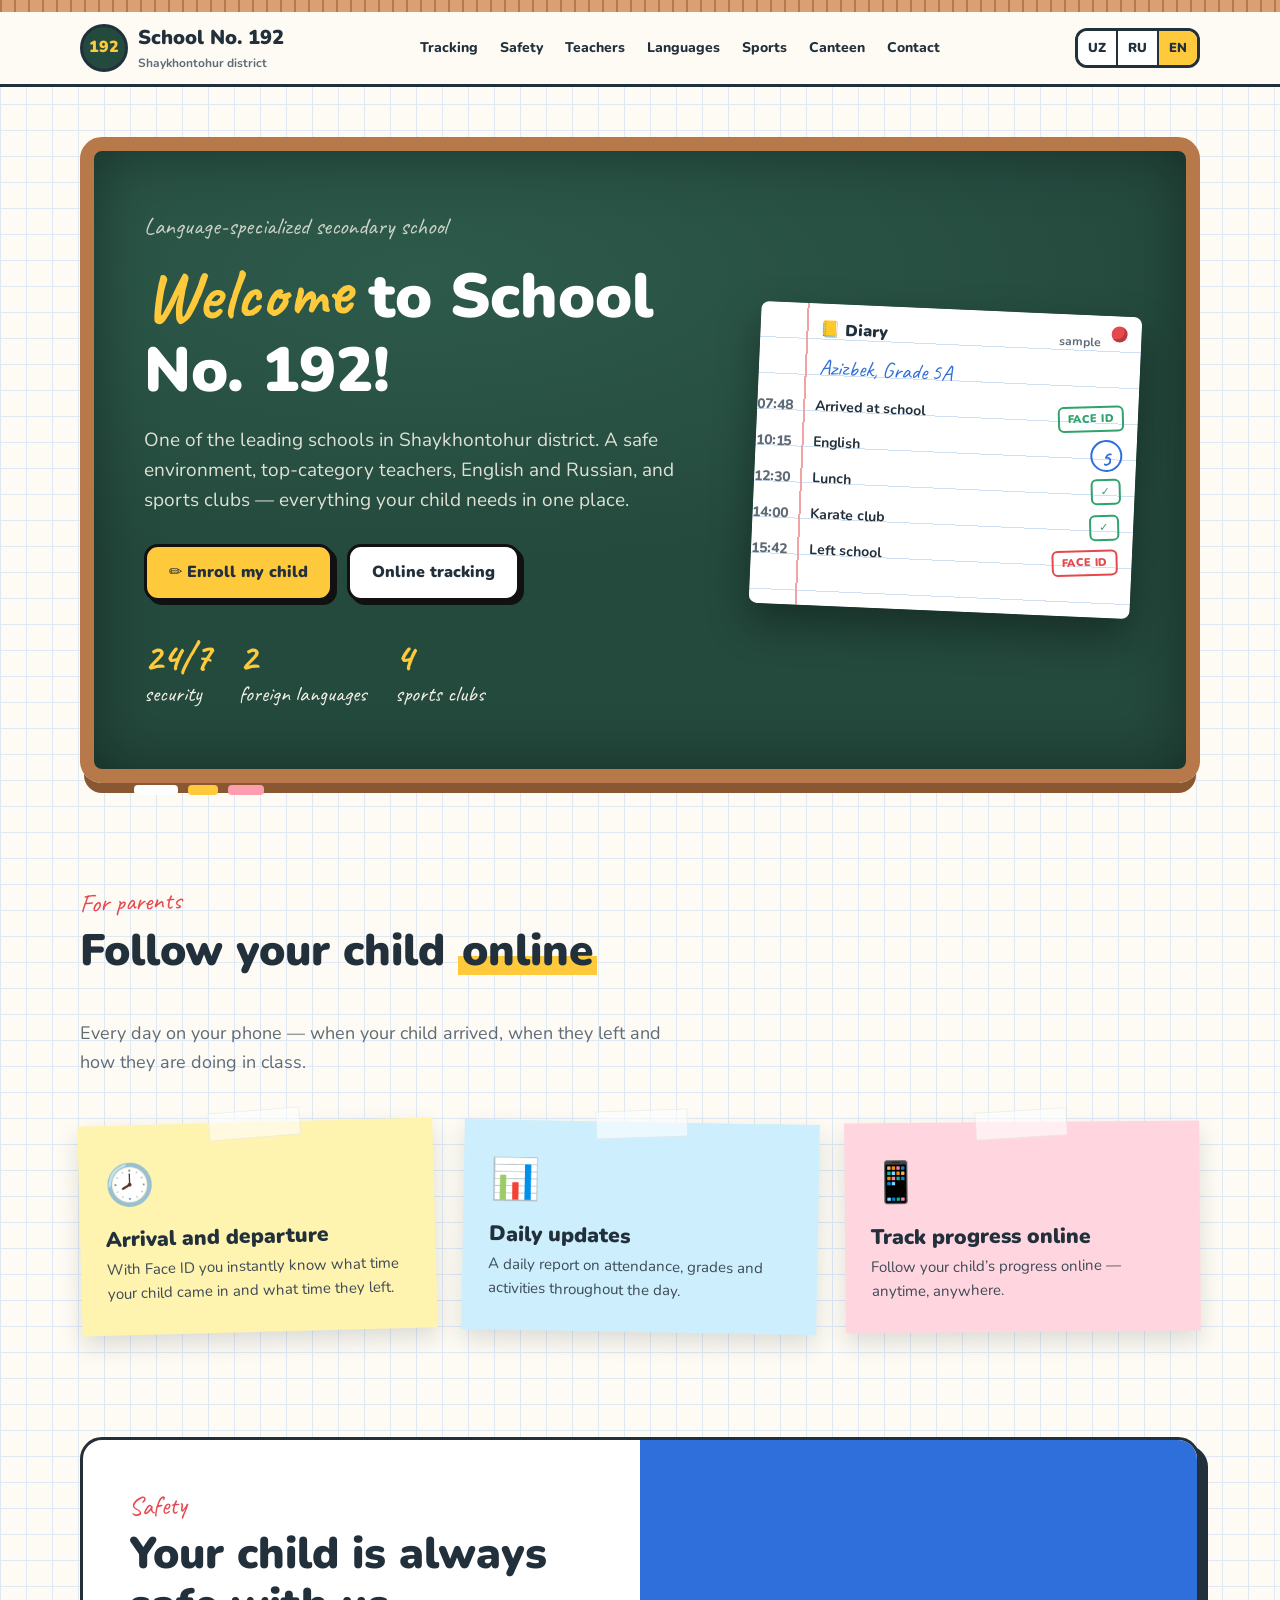
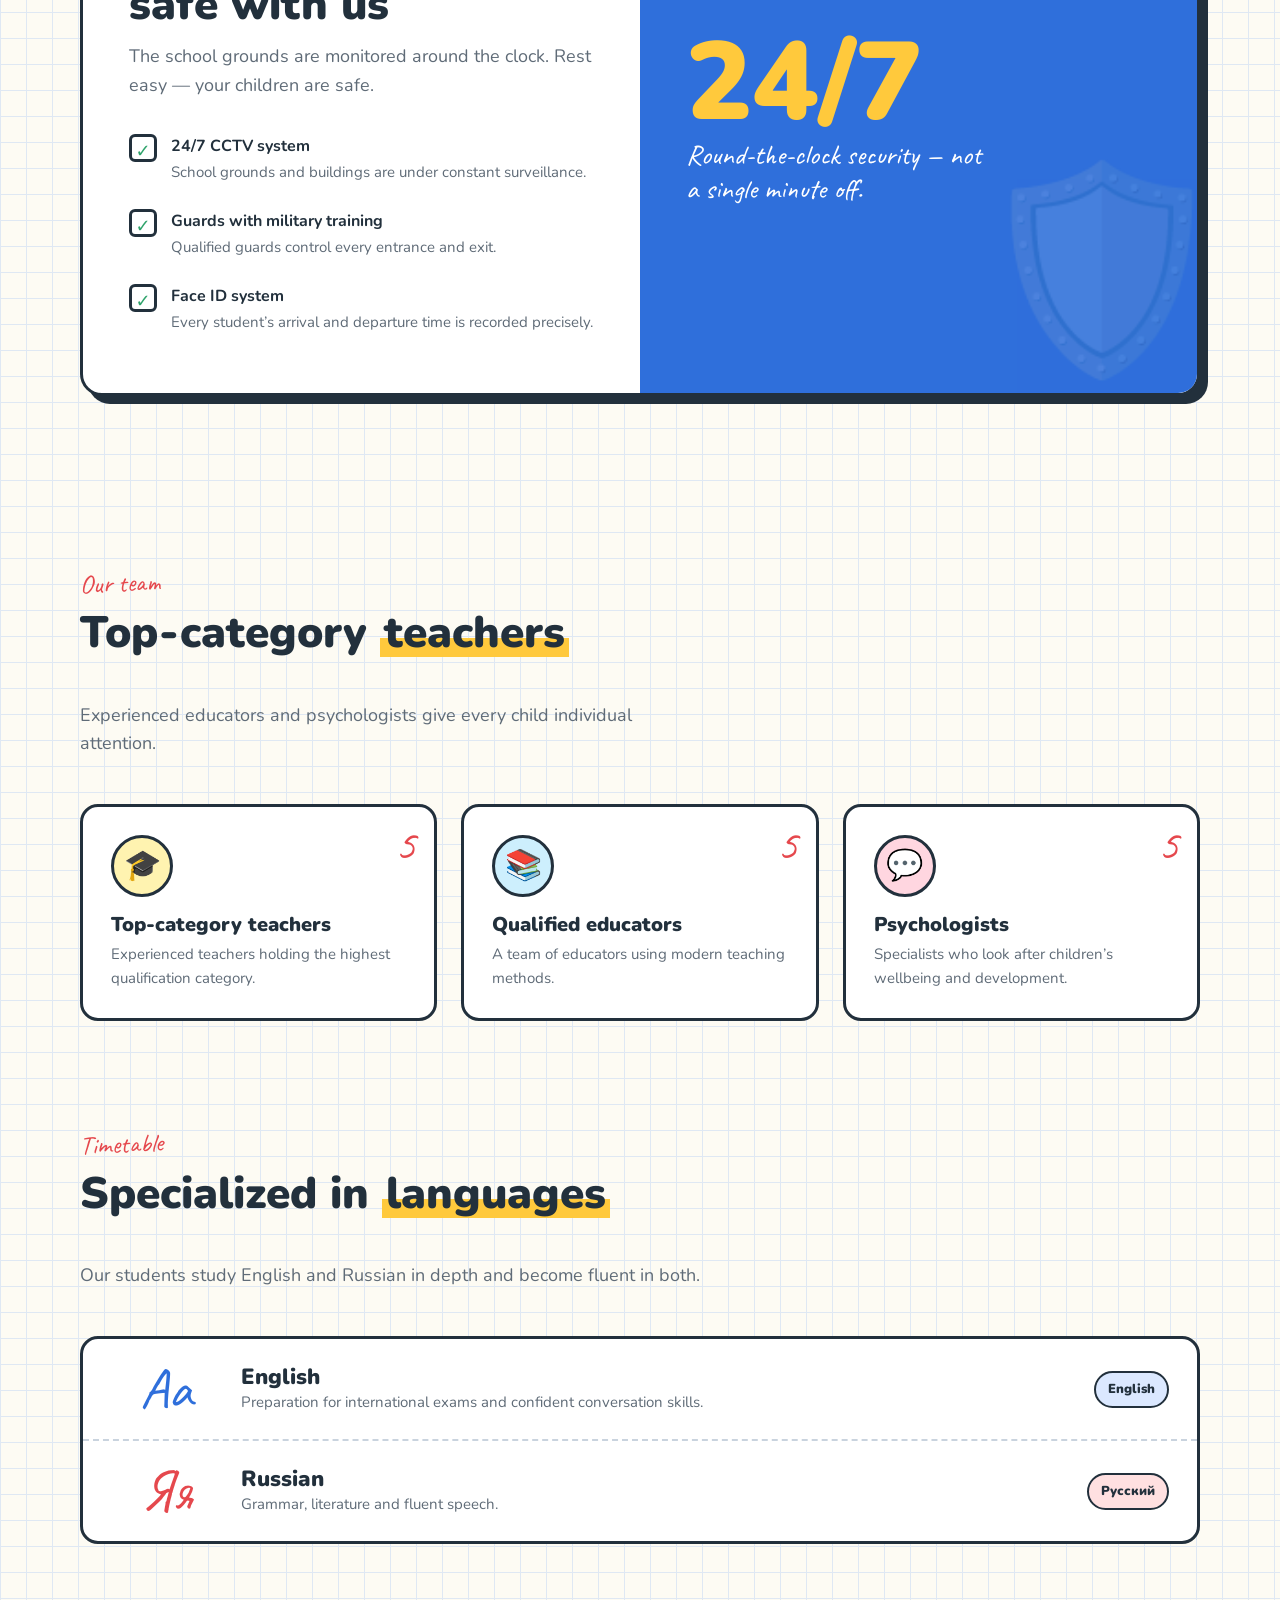
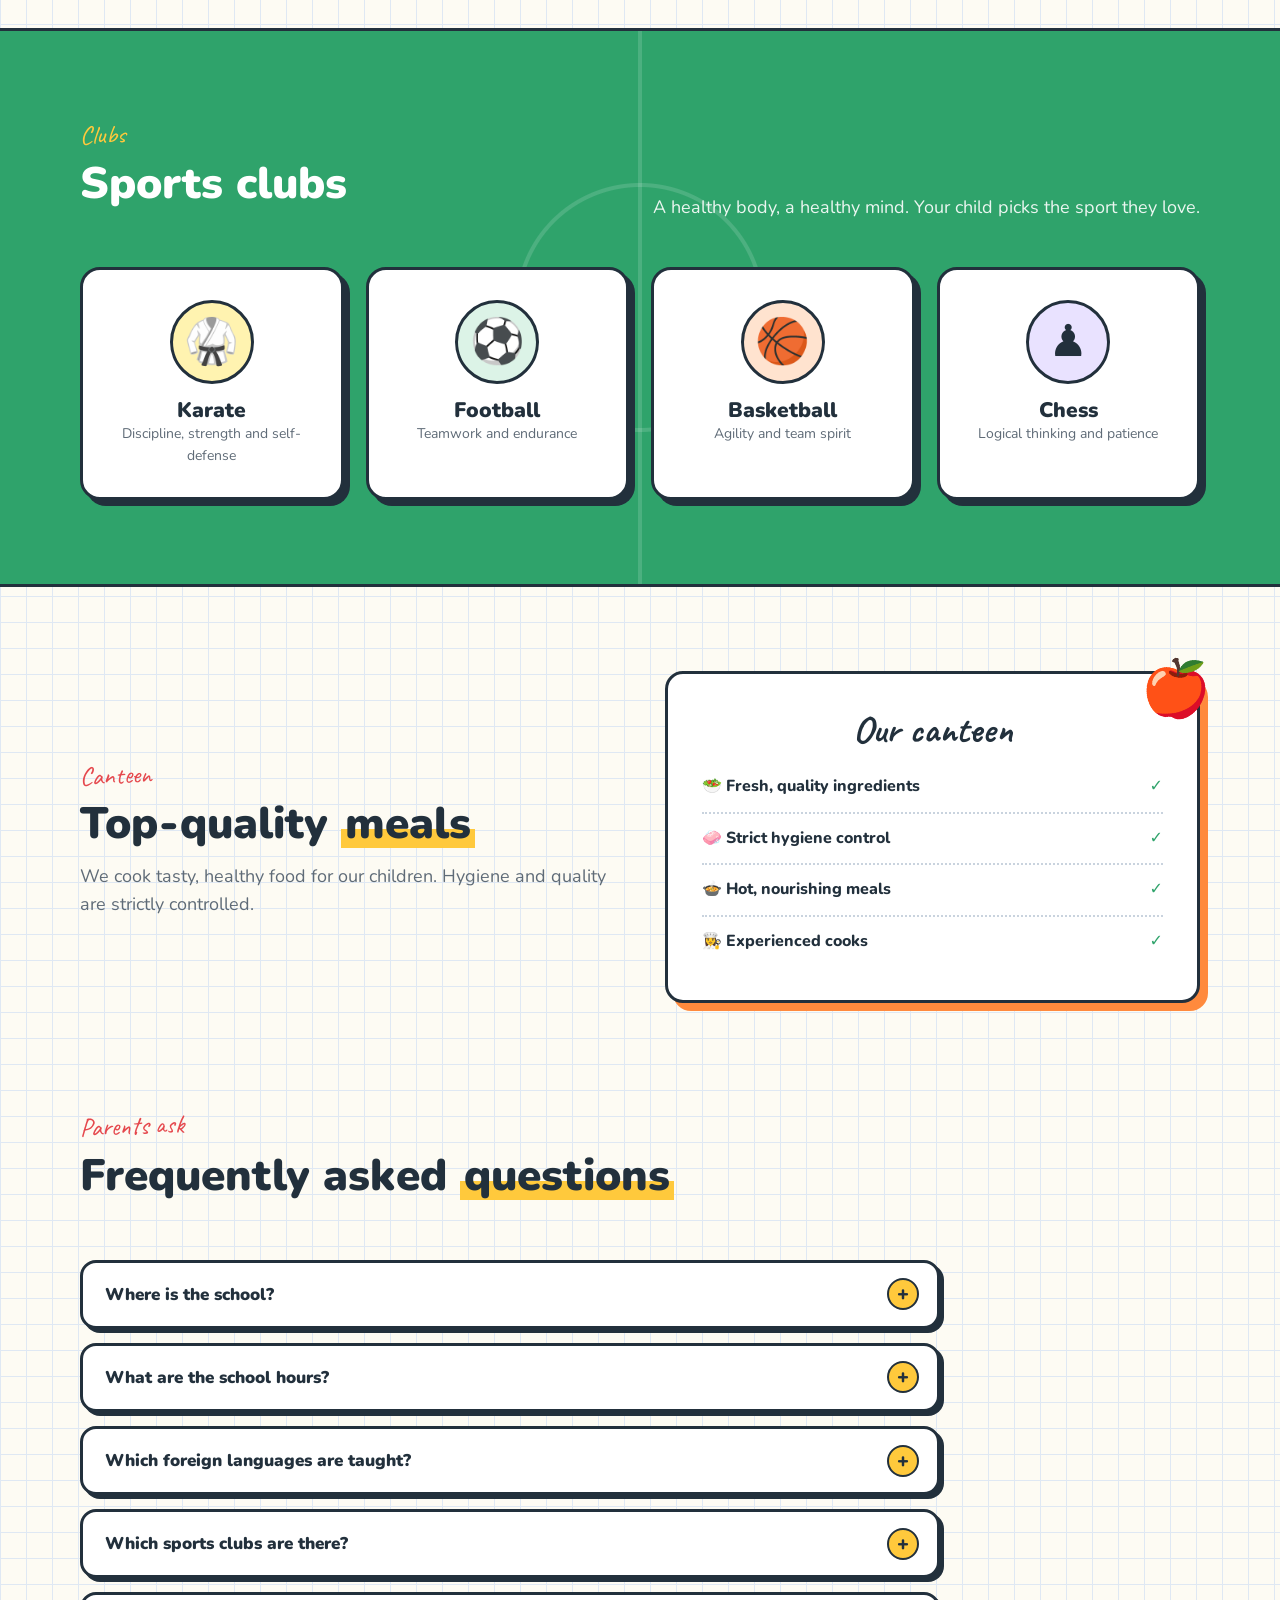
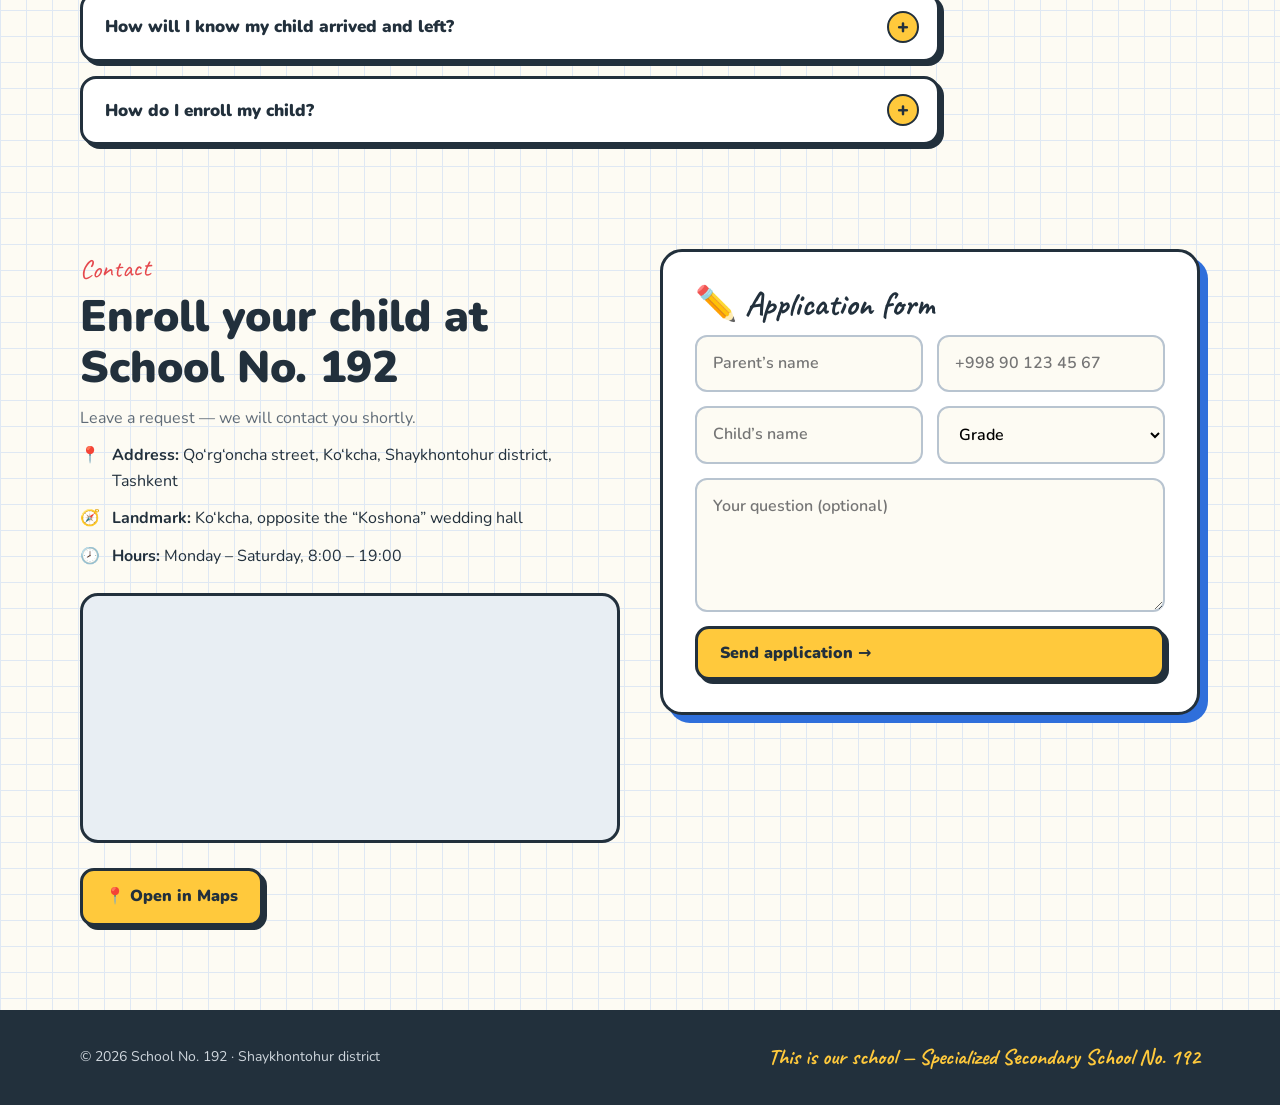
==== commit 5f2bfa11: "Ko'p so'raladigan savollar, telefonda tezkor panel, til taklifi Co-Authored-By: Claude Opus 5.5 <nor" ====
--- a/en/index.html
+++ b/en/index.html
@@ -174,6 +174,20 @@
   .sr{position:absolute;width:1px;height:1px;overflow:hidden;clip:rect(0 0 0 0)}
   .btn[disabled]{opacity:.6;cursor:wait}
 
+  /* FAQ */
+  .faq{display:grid;gap:14px;max-width:860px}
+  .faq details{background:#fff;border:3px solid var(--ink);border-radius:16px;box-shadow:4px 4px 0 var(--ink)}
+  .faq summary{cursor:pointer;list-style:none;padding:18px 56px 18px 22px;font-weight:900;font-size:17px;position:relative}
+  .faq summary::-webkit-details-marker{display:none}
+  .faq summary::after{content:"+";position:absolute;right:18px;top:50%;transform:translateY(-50%);width:28px;height:28px;border-radius:50%;background:var(--yellow);border:2px solid var(--ink);display:grid;place-items:center;font-size:20px;line-height:1}
+  .faq details[open] summary::after{content:"−"}
+  .faq details p{padding:0 22px 20px;color:var(--muted)}
+  /* Mobile quick bar */
+  .quickbar{display:none}
+  /* Language suggestion */
+  .lang-tip{position:fixed;left:12px;right:12px;margin:0 auto;width:max-content;bottom:18px;z-index:60;background:#fff;border:3px solid var(--ink);border-radius:14px;box-shadow:5px 5px 0 var(--ink);padding:10px 12px 10px 16px;display:flex;align-items:center;gap:12px;font-weight:800;font-size:15px;max-width:calc(100% - 24px)}
+  .lang-tip a{background:var(--yellow);border:2px solid var(--ink);border-radius:10px;padding:6px 12px;white-space:nowrap}
+  .lang-tip button{background:none;border:0;font-size:22px;cursor:pointer;line-height:1;padding:0 4px}
   footer{background:var(--ink);color:#cfd6dd;padding:30px 0;font-size:14px}
   footer .wrap{display:flex;justify-content:space-between;align-items:center;flex-wrap:wrap;gap:10px}
   footer .hand{font-size:22px;color:var(--yellow)}
@@ -197,6 +211,10 @@
     .nav>.btn{display:none}
   }
   @media (max-width:620px){
+    .quickbar{display:flex;position:fixed;left:0;right:0;bottom:0;z-index:55;gap:10px;padding:10px 12px calc(10px + env(safe-area-inset-bottom));background:var(--paper);border-top:3px solid var(--ink)}
+    .quickbar a{flex:1;justify-content:center;padding:12px 10px;font-size:15px}
+    body{padding-bottom:76px}
+    .lang-tip{bottom:88px}
     section{padding:60px 0}
     .board{padding:36px 22px;border-width:10px}
     .notes,.teachers,.badges,.row{grid-template-columns:1fr}
@@ -371,6 +389,22 @@
   </div>
 </section>
 
+<section id="savollar" style="padding-top:20px">
+  <div class="wrap">
+    <div class="head reveal">
+      <div><span class="tagline">Parents ask</span><h2>Frequently asked <span class="mark">questions</span></h2></div>
+    </div>
+    <div class="faq reveal">
+      <details><summary>Where is the school?</summary><p>Qo‘rg‘oncha street, Ko‘kcha, Shaykhontohur district, Tashkent. Landmark: opposite the “Koshona” wedding hall.</p></details>
+      <details><summary>What are the school hours?</summary><p>Monday – Saturday, from 8:00 to 19:00.</p></details>
+      <details><summary>Which foreign languages are taught?</summary><p>English and Russian, both taught in depth.</p></details>
+      <details><summary>Which sports clubs are there?</summary><p>Karate, football, basketball and chess.</p></details>
+      <details><summary>How will I know my child arrived and left?</summary><p>The Face ID system records every student’s arrival and departure time. You receive this information every day.</p></details>
+      <details><summary>How do I enroll my child?</summary><p>Fill in the application form below or visit the school during working hours.</p></details>
+    </div>
+  </div>
+</section>
+
 <section id="aloqa" style="padding-top:20px">
   <div class="wrap contact-grid">
     <div class="info reveal">
@@ -417,6 +451,11 @@
   </div>
 </footer>
 
+<nav class="quickbar" aria-label="Quick links">
+  <a class="btn btn-w" href="https://www.google.com/maps/dir/?api=1&destination=41.3265223,69.1990431" target="_blank" rel="noopener">📍 Directions</a>
+  <a class="btn btn-y" href="#aloqa">✏️ Apply</a>
+</nav>
+
 <script>
   const io = new IntersectionObserver(es => es.forEach(e => { if (e.isIntersecting) { e.target.classList.add('show'); io.unobserve(e.target); } }), {threshold:.12});
   document.querySelectorAll('.reveal').forEach(el => io.observe(el));
@@ -433,6 +472,25 @@
     btn.disabled = false;
   });
   document.querySelectorAll('.menu a').forEach(a => a.addEventListener('click', () => { document.getElementById('menu').classList.remove('open'); document.querySelector('.burger').setAttribute('aria-expanded','false'); }));
+  (function () {
+    // Suggest the Russian/English version to visitors whose browser is set to that language (Uzbek page only).
+    if (document.documentElement.lang !== 'uz') return;
+    try { if (localStorage.getItem('langTip')) return; } catch (e) {}
+    var langs = (navigator.languages || [navigator.language || '']).map(function (l) { return (l || '').slice(0, 2).toLowerCase(); });
+    if (langs.indexOf('uz') !== -1) return;
+    var target = langs.indexOf('ru') !== -1 ? 'ru' : (langs.indexOf('en') !== -1 ? 'en' : null);
+    if (!target) return;
+    var txt = target === 'ru' ? ['Сайт есть на русском языке', 'Открыть'] : ['This site is available in English', 'Open'];
+    var tip = document.createElement('div');
+    tip.className = 'lang-tip'; tip.setAttribute('role', 'dialog'); tip.setAttribute('lang', target);
+    tip.innerHTML = '<span></span><a></a><button type="button" aria-label="×">×</button>';
+    tip.querySelector('span').textContent = txt[0];
+    var a = tip.querySelector('a'); a.textContent = txt[1]; a.href = target + '/'; a.hreflang = target;
+    function done() { try { localStorage.setItem('langTip', '1'); } catch (e) {} tip.remove(); }
+    a.addEventListener('click', function () { try { localStorage.setItem('langTip', '1'); } catch (e) {} });
+    tip.querySelector('button').addEventListener('click', done);
+    document.body.appendChild(tip);
+  })();
 </script>
 </body>
 </html>
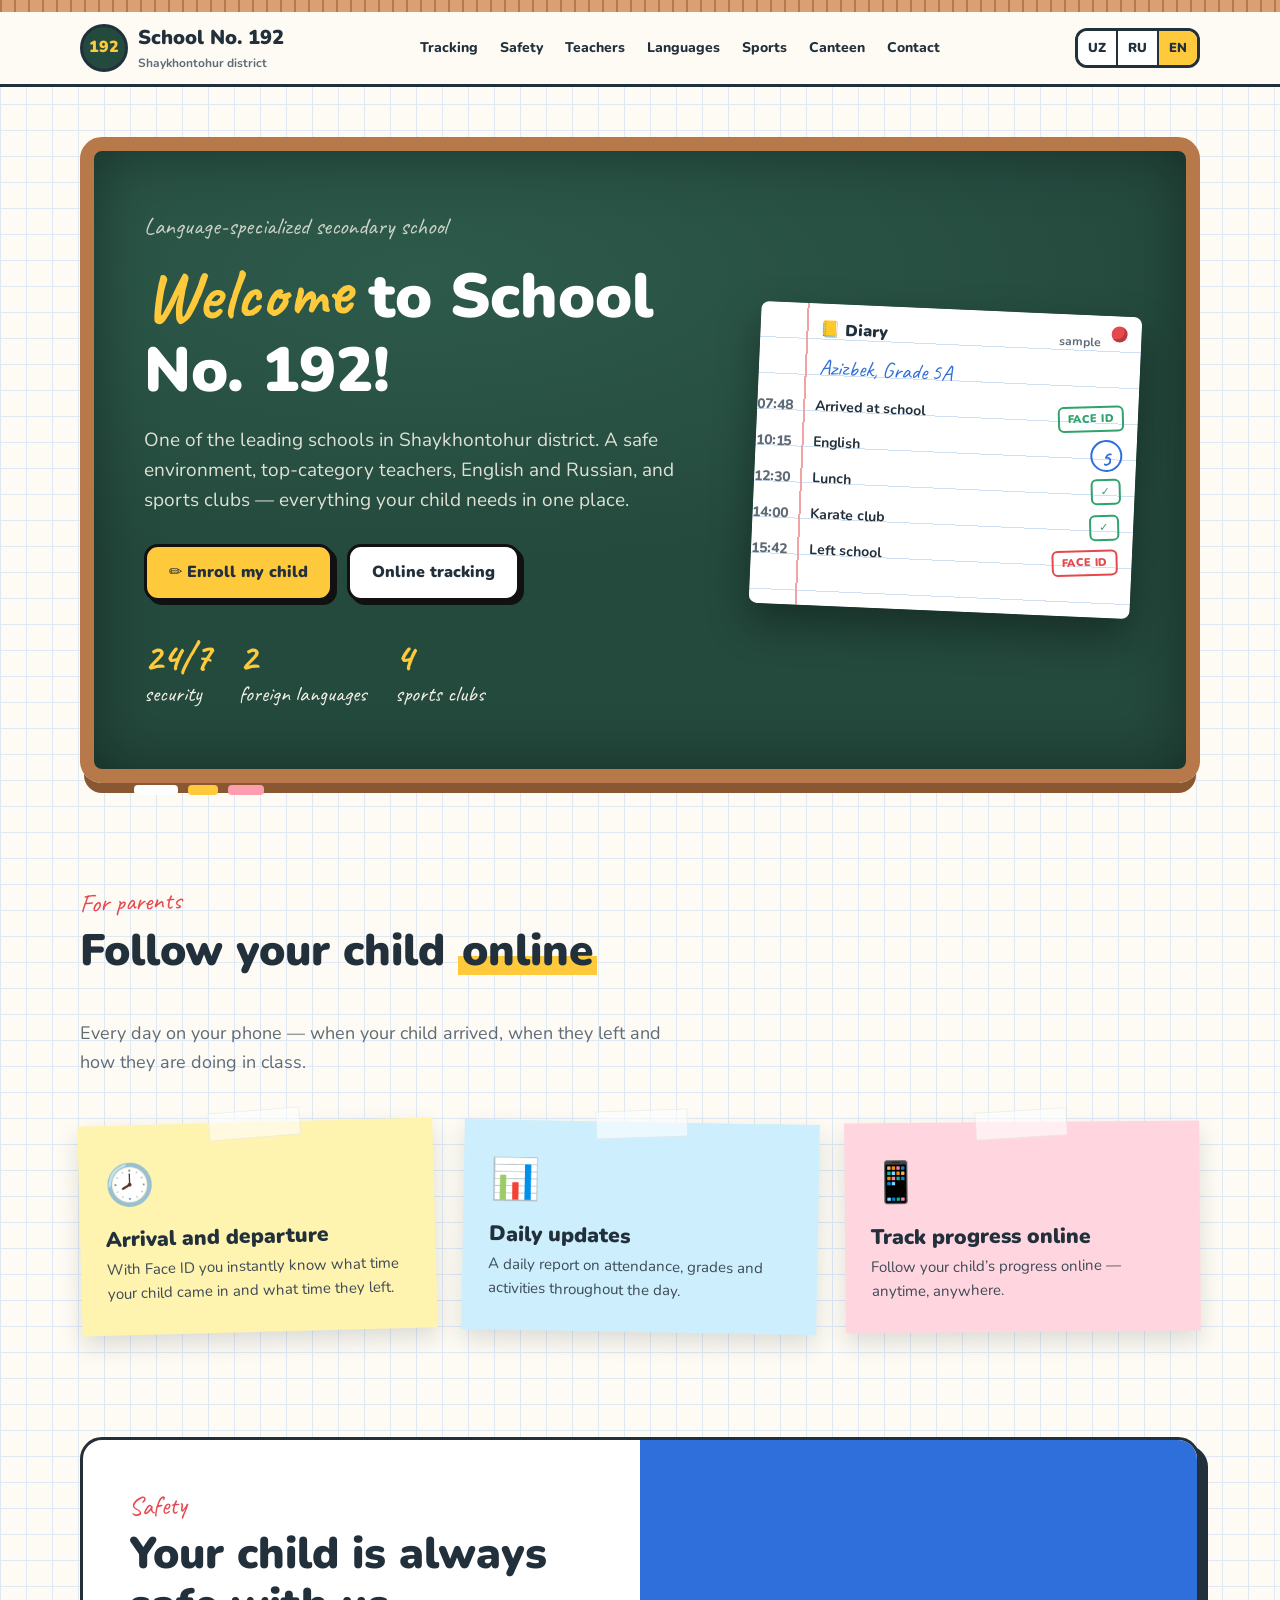
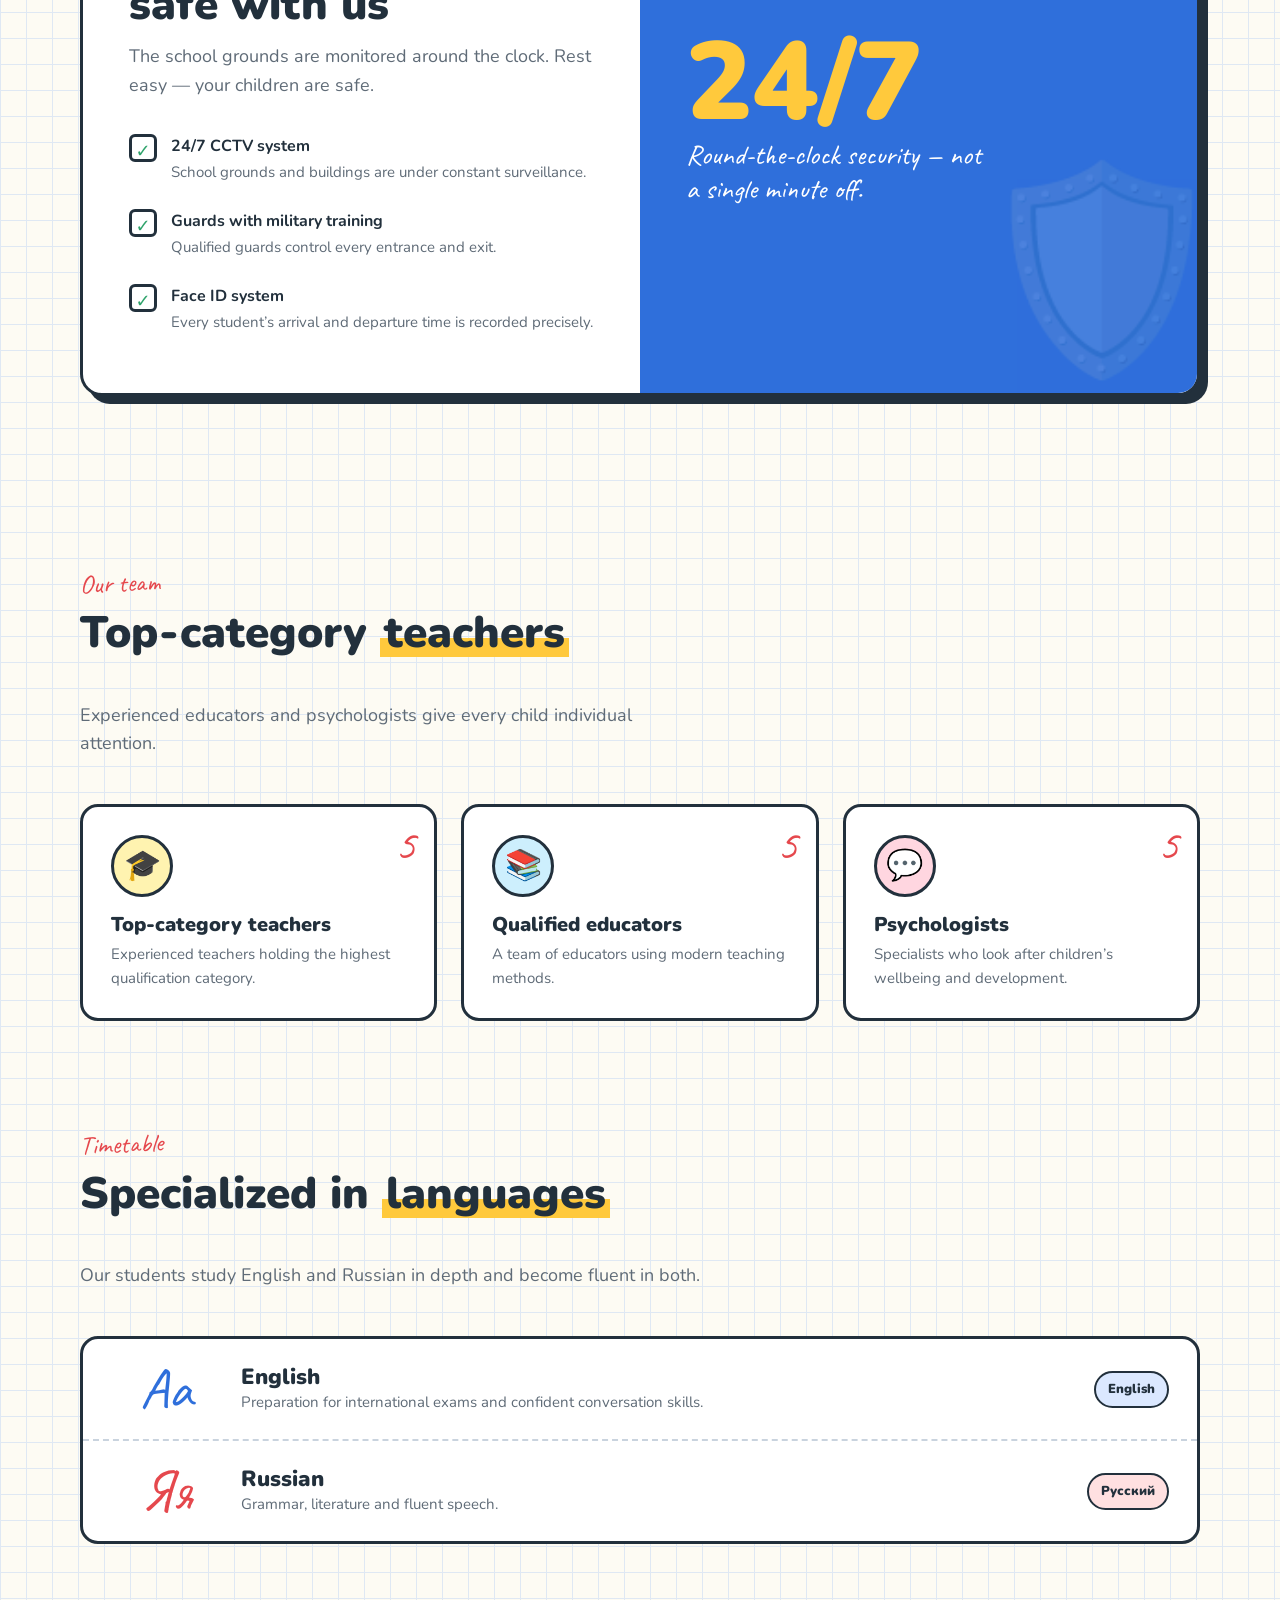
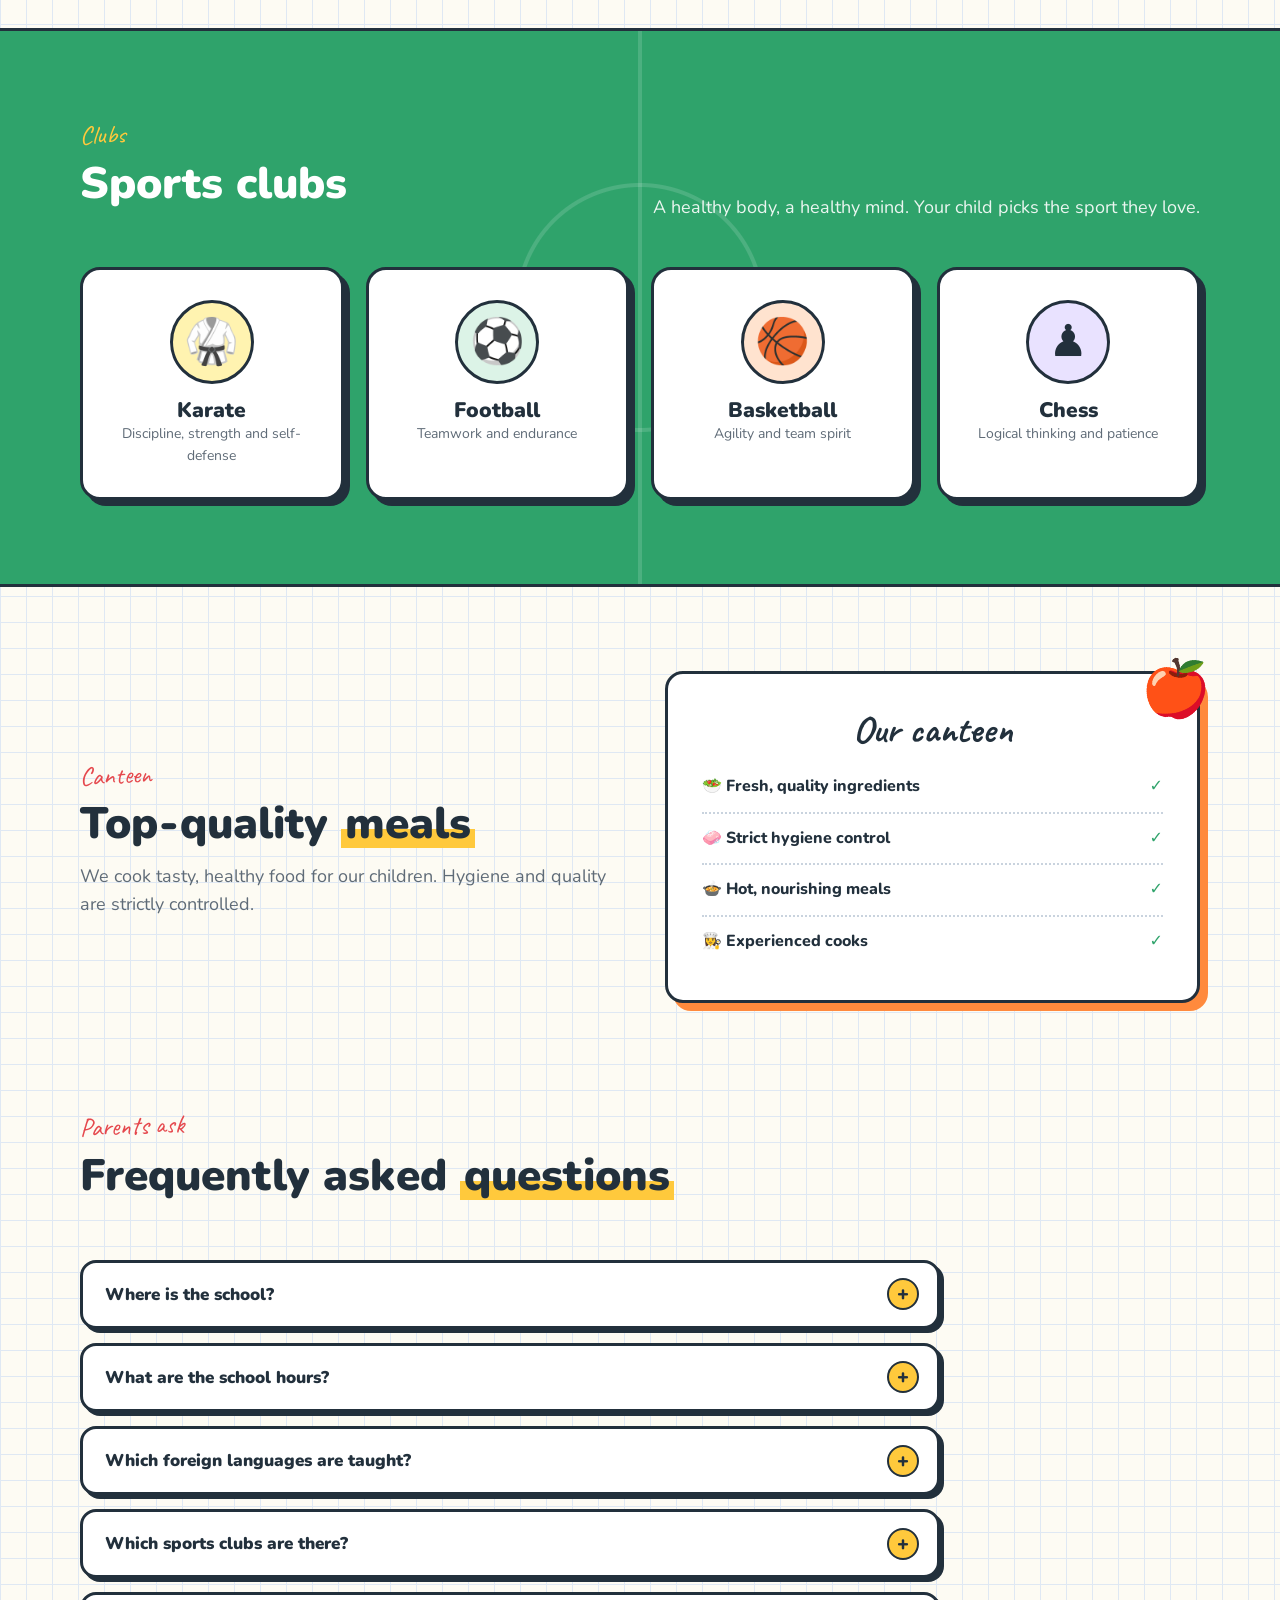
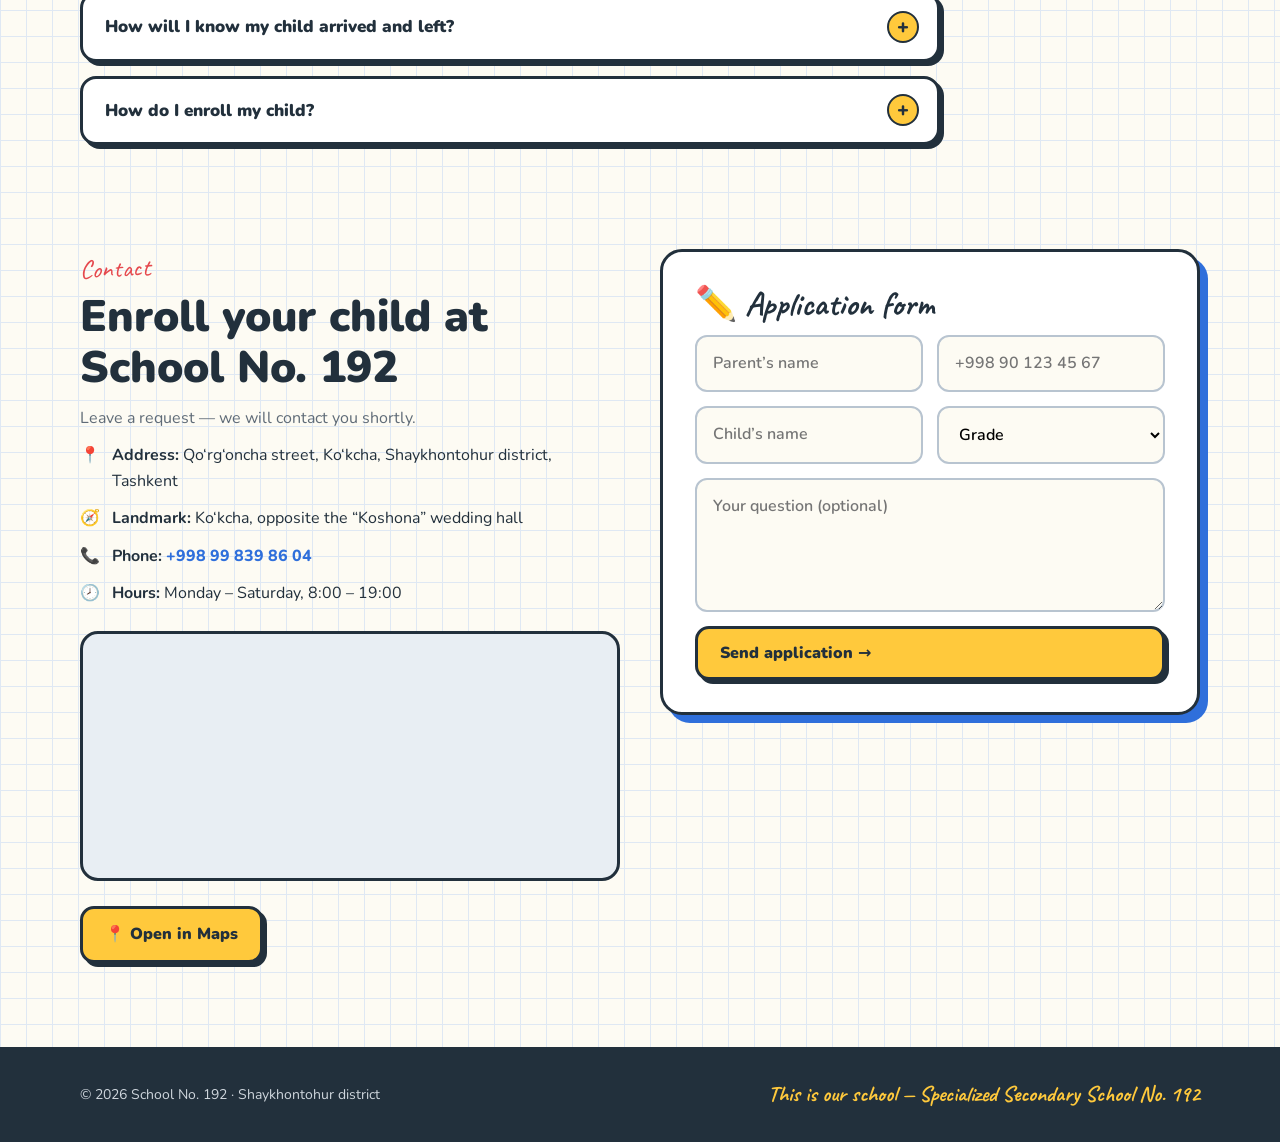
==== commit 9a982638: "Telefon raqami qo'shildi: +998 99 839 86 04 Co-Authored-By: Claude Opus 5.5 <noreply@anthropic.com>" ====
--- a/en/index.html
+++ b/en/index.html
@@ -13,7 +13,7 @@
 <meta property="og:image:width" content="1200">
 <meta property="og:image:height" content="630">
 <meta name="twitter:card" content="summary_large_image">
-<script type="application/ld+json">{"@context": "https://schema.org", "@type": "School", "name": "192-maktab", "alternateName": ["Школа №192", "School No. 192"], "description": "Tillarga ixtisoslashtirilgan o‘rta maxsus maktab", "url": "https://zubayrabdullayev0110-dev.github.io/192-maktab/", "image": "https://zubayrabdullayev0110-dev.github.io/192-maktab/og-image.png", "address": {"@type": "PostalAddress", "streetAddress": "Qo‘rg‘oncha ko‘chasi, Ko‘kcha", "addressLocality": "Toshkent", "addressRegion": "Shayxontohur tumani", "addressCountry": "UZ"}, "openingHours": "Mo-Sa 08:00-19:00", "geo": {"@type": "GeoCoordinates", "latitude": 41.3265223, "longitude": 69.1990431}}</script>
+<script type="application/ld+json">{"@context": "https://schema.org", "@type": "School", "name": "192-maktab", "alternateName": ["Школа №192", "School No. 192"], "description": "Tillarga ixtisoslashtirilgan o‘rta maxsus maktab", "url": "https://zubayrabdullayev0110-dev.github.io/192-maktab/", "image": "https://zubayrabdullayev0110-dev.github.io/192-maktab/og-image.png", "address": {"@type": "PostalAddress", "streetAddress": "Qo‘rg‘oncha ko‘chasi, Ko‘kcha", "addressLocality": "Toshkent", "addressRegion": "Shayxontohur tumani", "addressCountry": "UZ"}, "telephone": "+998998398604", "openingHours": "Mo-Sa 08:00-19:00", "geo": {"@type": "GeoCoordinates", "latitude": 41.3265223, "longitude": 69.1990431}}</script>
 <link rel="alternate" hreflang="uz" href="https://zubayrabdullayev0110-dev.github.io/192-maktab/">
 <link rel="alternate" hreflang="ru" href="https://zubayrabdullayev0110-dev.github.io/192-maktab/ru/">
 <link rel="alternate" hreflang="en" href="https://zubayrabdullayev0110-dev.github.io/192-maktab/en/">
@@ -160,6 +160,7 @@
   .apple{position:absolute;top:-30px;right:-14px;font-size:56px;transform:rotate(12deg)}
 
   .contact-grid{display:grid;grid-template-columns:1fr 1fr;gap:40px;align-items:start}
+  .info p a{font-weight:800;color:var(--blue)}
   .info p{display:flex;gap:12px;margin:12px 0;font-size:16px}
   .map{width:100%;height:250px;border:3px solid var(--ink);border-radius:18px;margin-top:12px;background:#e8eef3}
   .form-card{background:#fff;border:3px solid var(--ink);border-radius:22px;padding:32px;box-shadow:8px 8px 0 var(--blue)}
@@ -170,6 +171,7 @@
   .row{display:grid;grid-template-columns:1fr 1fr;gap:14px}
   .msg{display:none;padding:14px 16px;border-radius:12px;font-weight:800;border:2px solid currentColor}
   #thanks{color:var(--green);background:#e6f6ee}
+  #err a{color:inherit;text-decoration:underline}
   #err{color:var(--red);background:#fdecec}
   .sr{position:absolute;width:1px;height:1px;overflow:hidden;clip:rect(0 0 0 0)}
   .btn[disabled]{opacity:.6;cursor:wait}
@@ -212,7 +214,9 @@
   }
   @media (max-width:620px){
     .quickbar{display:flex;position:fixed;left:0;right:0;bottom:0;z-index:55;gap:10px;padding:10px 12px calc(10px + env(safe-area-inset-bottom));background:var(--paper);border-top:3px solid var(--ink)}
-    .quickbar a{flex:1;justify-content:center;padding:12px 10px;font-size:15px}
+    .quickbar{gap:8px}
+    .quickbar a{flex:1;justify-content:center;padding:12px 6px;font-size:14px;white-space:nowrap}
+    .quickbar a:nth-child(2){flex:1.4}
     body{padding-bottom:76px}
     .lang-tip{bottom:88px}
     section{padding:60px 0}
@@ -400,7 +404,7 @@
       <details><summary>Which foreign languages are taught?</summary><p>English and Russian, both taught in depth.</p></details>
       <details><summary>Which sports clubs are there?</summary><p>Karate, football, basketball and chess.</p></details>
       <details><summary>How will I know my child arrived and left?</summary><p>The Face ID system records every student’s arrival and departure time. You receive this information every day.</p></details>
-      <details><summary>How do I enroll my child?</summary><p>Fill in the application form below or visit the school during working hours.</p></details>
+      <details><summary>How do I enroll my child?</summary><p>Fill in the application form below, call <a href="tel:+998998398604">+998 99 839 86 04</a> or visit the school during working hours.</p></details>
     </div>
   </div>
 </section>
@@ -413,6 +417,7 @@
       <p class="lead">Leave a request — we will contact you shortly.</p>
       <p>📍 <span><b>Address:</b> Qo‘rg‘oncha street, Ko‘kcha, Shaykhontohur district, Tashkent</span></p>
       <p>🧭 <span><b>Landmark:</b> Ko‘kcha, opposite the “Koshona” wedding hall</span></p>
+      <p>📞 <span><b>Phone:</b> <a href="tel:+998998398604">+998 99 839 86 04</a></span></p>
       <p>🕗 <span><b>Hours:</b> Monday – Saturday, 8:00 – 19:00</span></p>
       <iframe class="map" title="Map: School No. 192" loading="lazy" referrerpolicy="no-referrer-when-downgrade" src="https://maps.google.com/maps?q=41.3265223,69.1990431&z=17&output=embed"></iframe>
       <a class="btn btn-y" style="margin-top:16px" target="_blank" rel="noopener" href="https://www.google.com/maps/search/?api=1&query=41.3265223,69.1990431">📍 Open in Maps</a>
@@ -437,7 +442,7 @@
         </div>
         <textarea name="savol" rows="4" aria-label="Your question" placeholder="Your question (optional)"></textarea>
         <button class="btn btn-y" type="submit">Send application →</button>
-        <div class="msg" id="err">The application could not be sent. Please visit the school in person — the address and map are on this page.</div>
+        <div class="msg" id="err">The application could not be sent. Please call <a href="tel:+998998398604">+998 99 839 86 04</a>.</div>
         <div class="msg" id="thanks" role="status">Thank you! Your application has been received. We will be in touch soon.</div>
       </form>
     </div>
@@ -452,7 +457,8 @@
 </footer>
 
 <nav class="quickbar" aria-label="Quick links">
-  <a class="btn btn-w" href="https://www.google.com/maps/dir/?api=1&destination=41.3265223,69.1990431" target="_blank" rel="noopener">📍 Directions</a>
+  <a class="btn btn-w" href="https://www.google.com/maps/dir/?api=1&destination=41.3265223,69.1990431" target="_blank" rel="noopener">📍 Route</a>
+  <a class="btn btn-w" href="tel:+998998398604">📞 Call</a>
   <a class="btn btn-y" href="#aloqa">✏️ Apply</a>
 </nav>
 
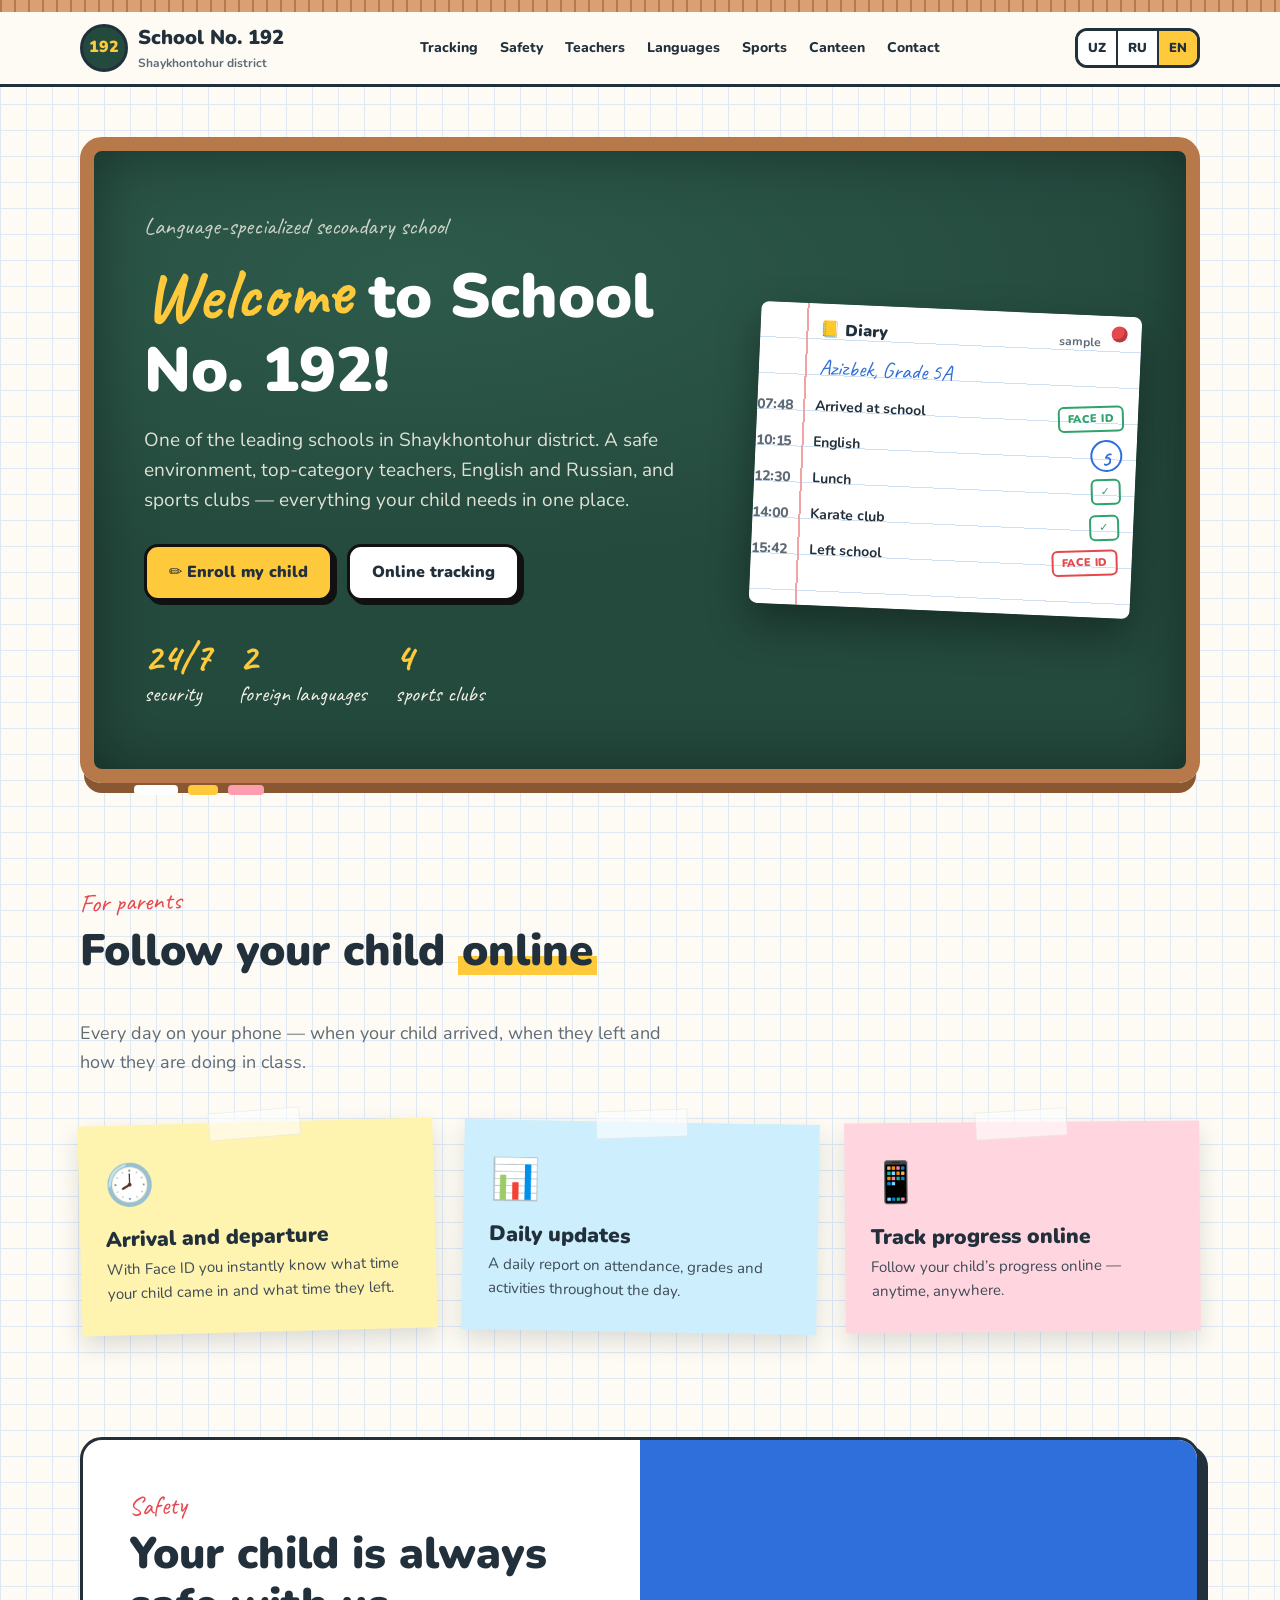
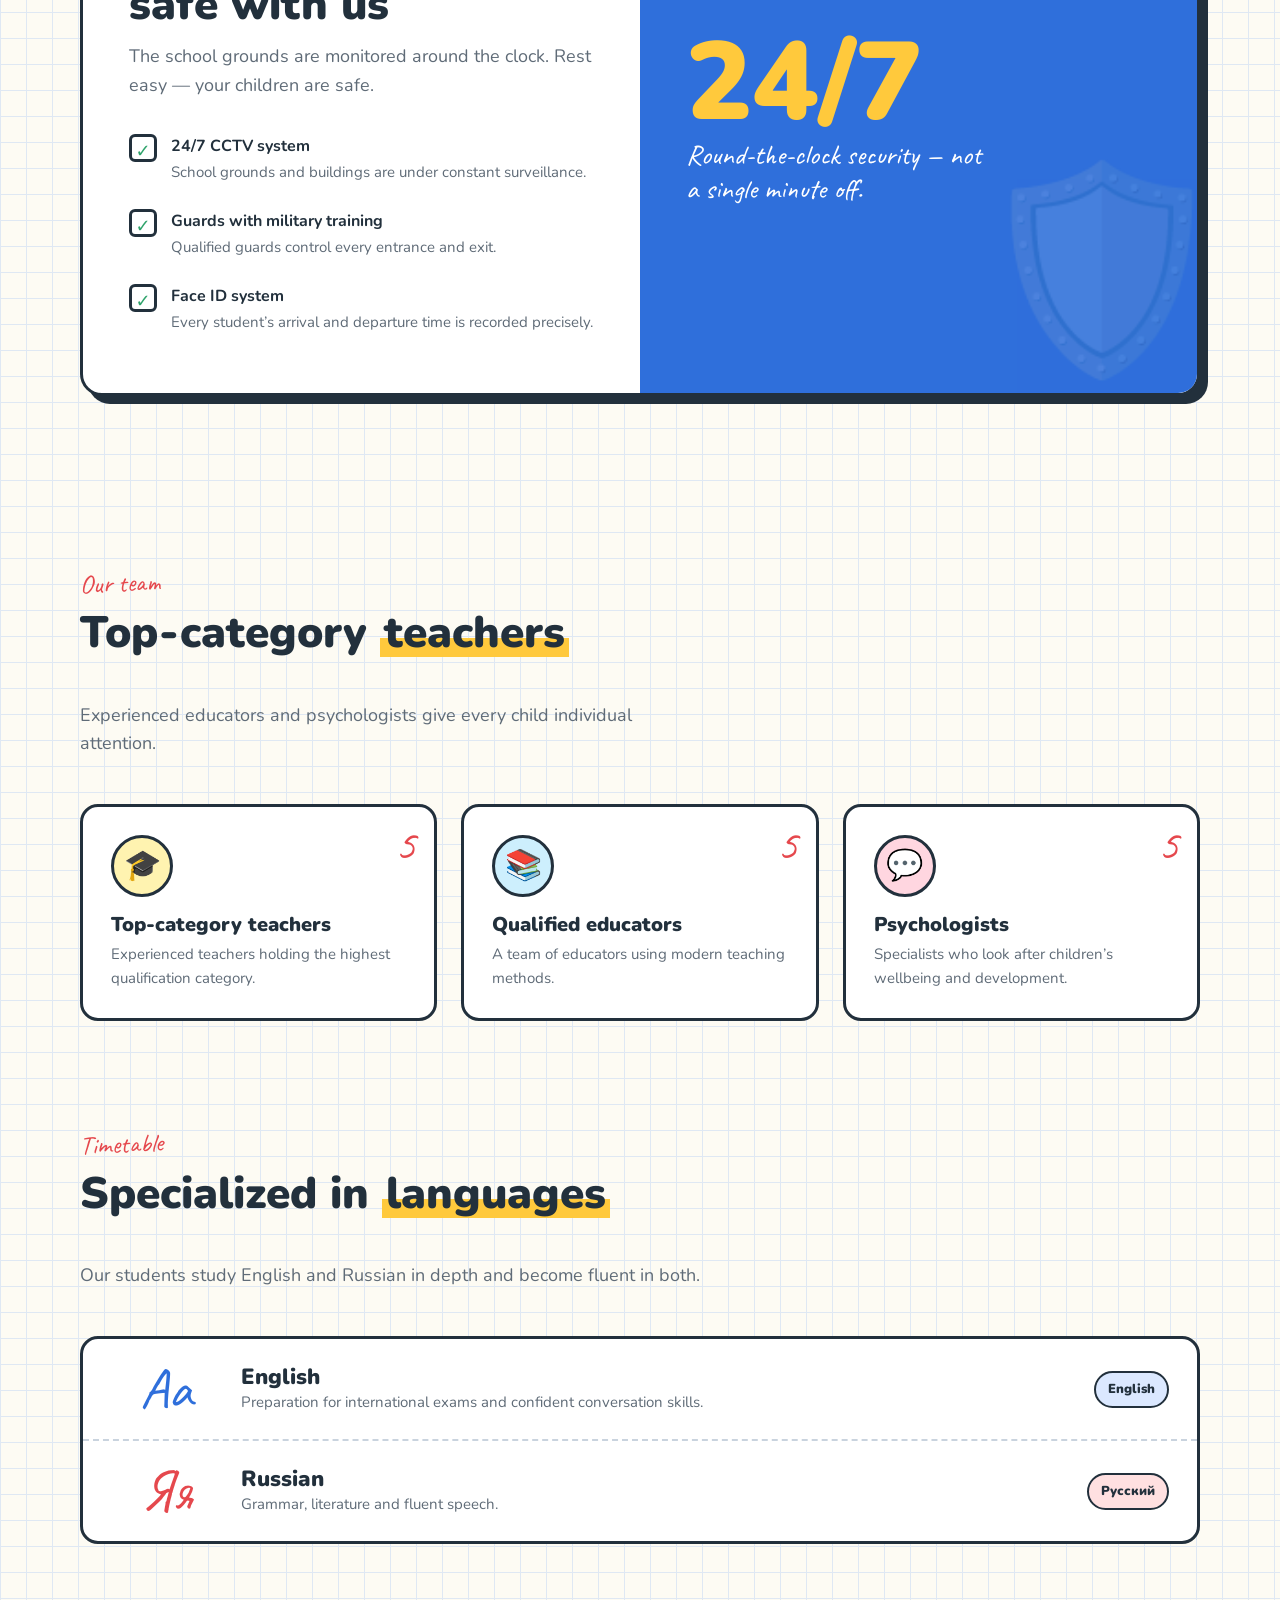
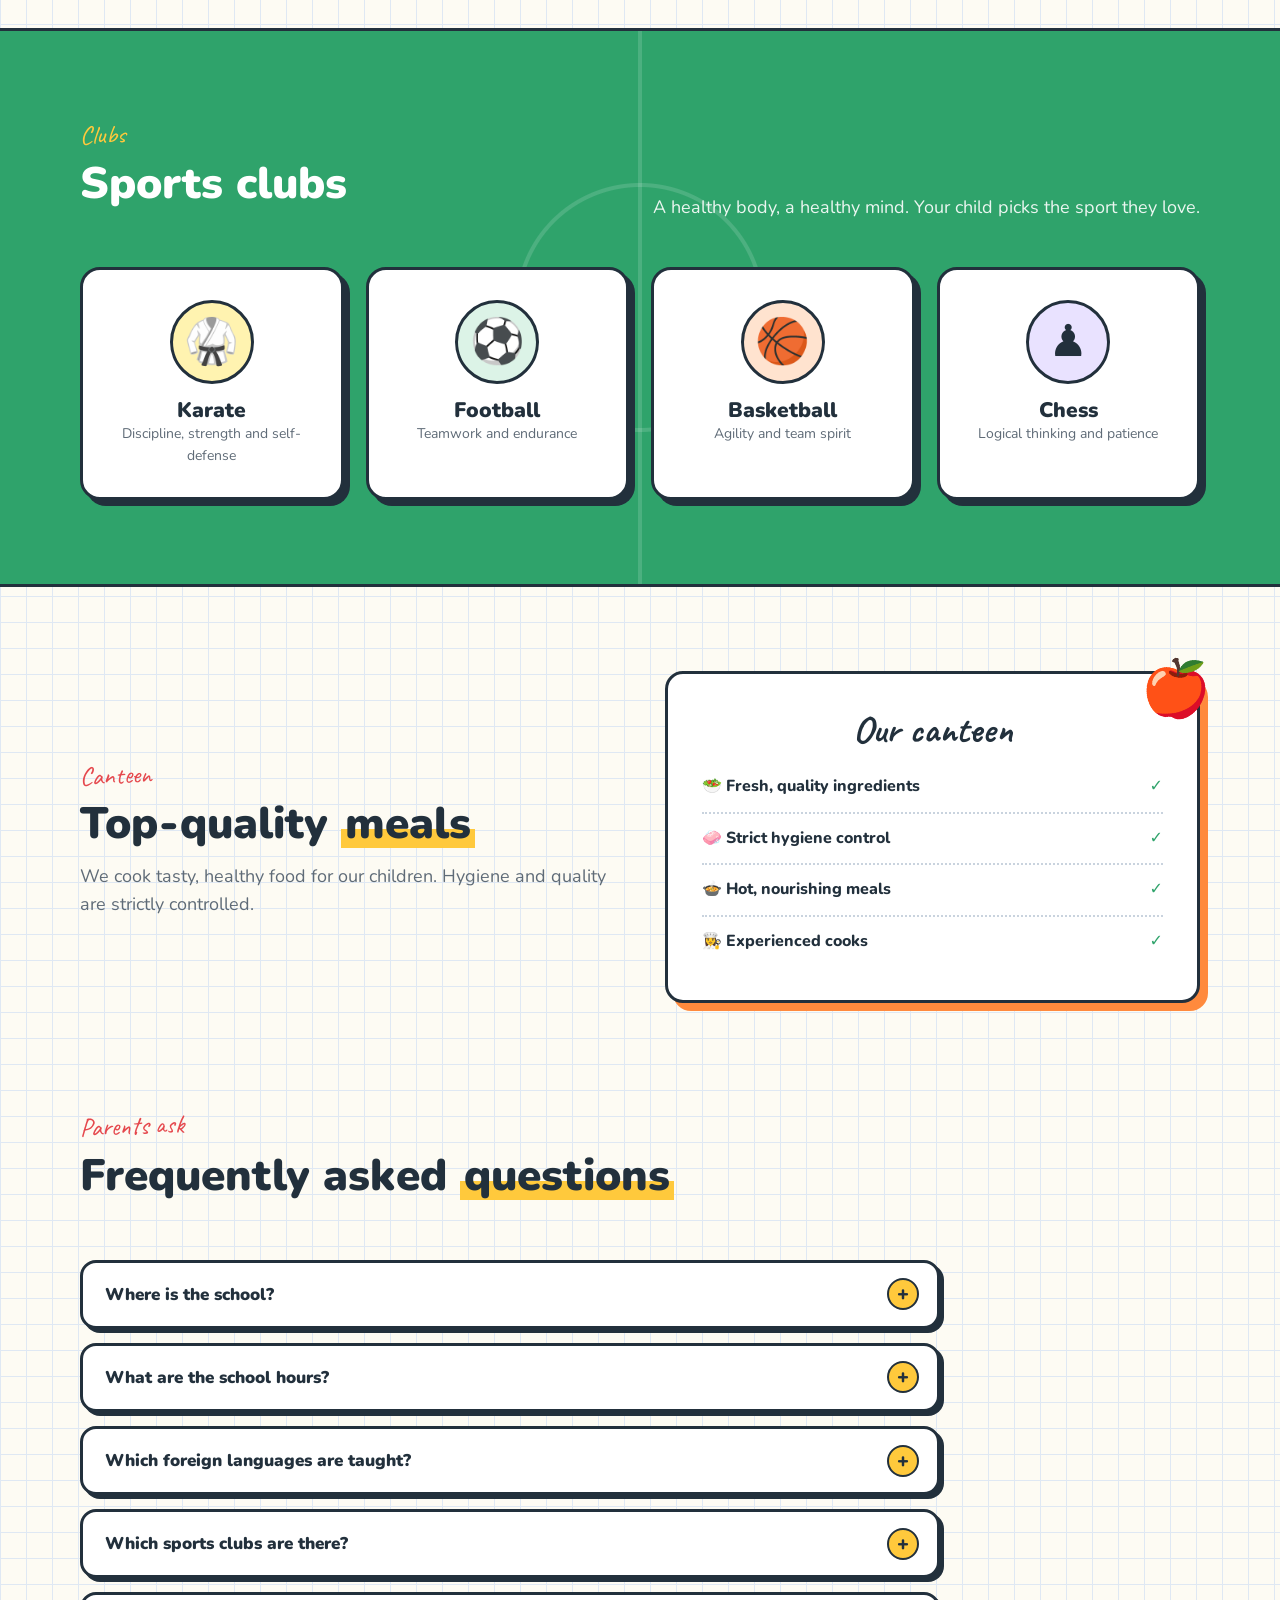
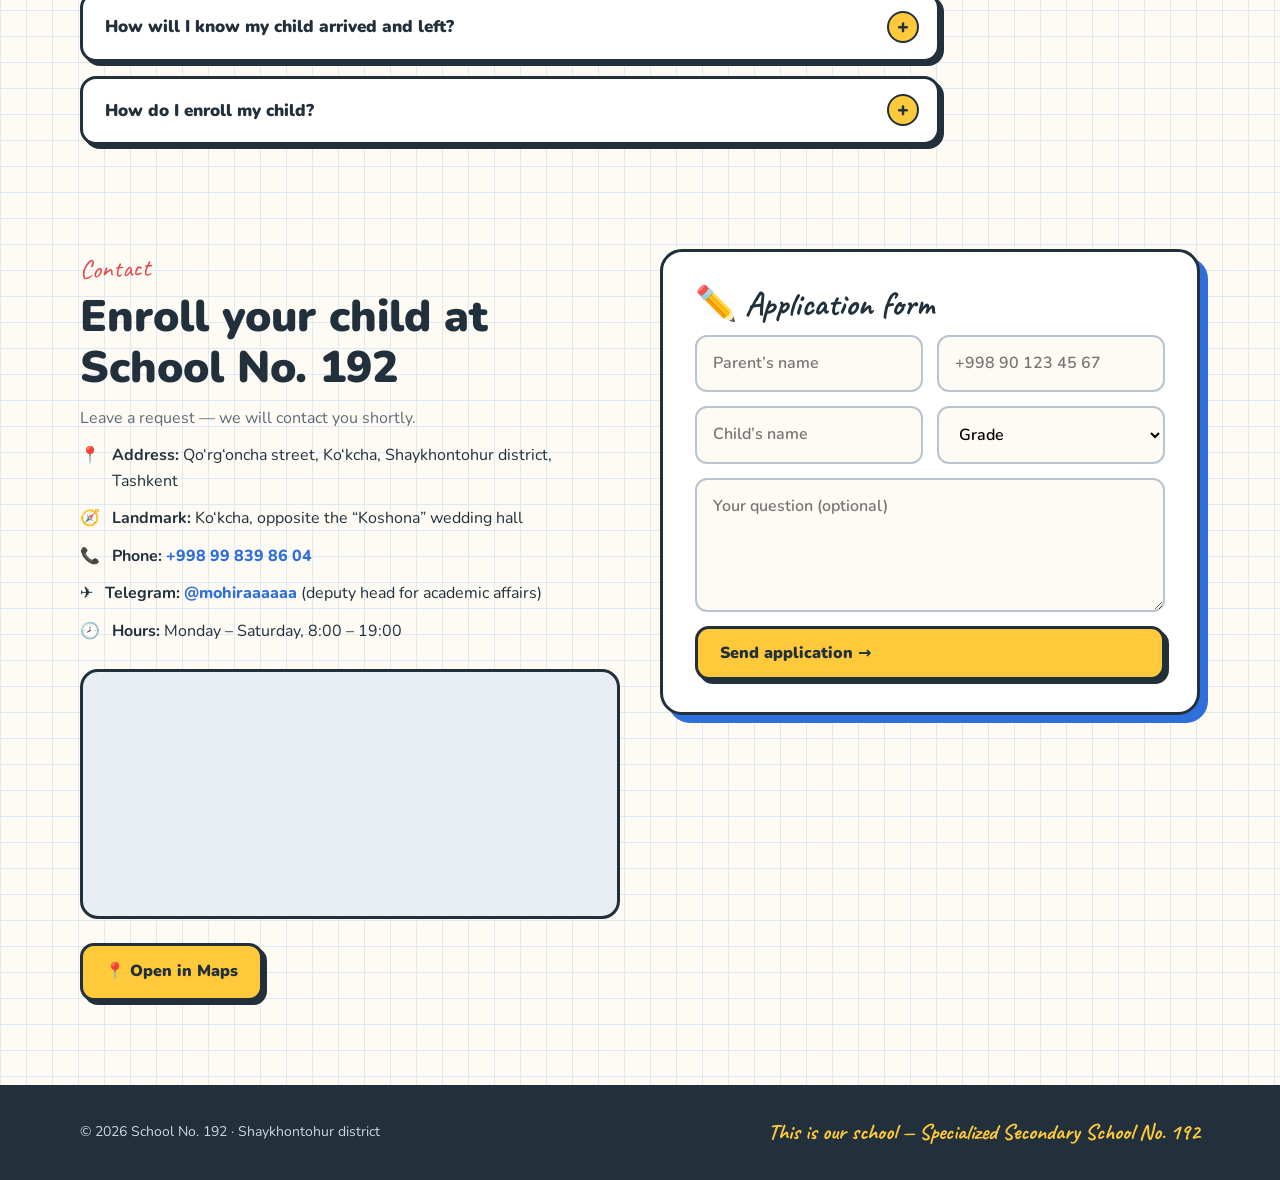
==== commit 0f17dfb6: "Telegram tugmasi qo'shildi (zavuch: @mohiraaaaaa) Co-Authored-By: Claude Opus 5.5 <noreply@anthropic" ====
--- a/en/index.html
+++ b/en/index.html
@@ -216,7 +216,7 @@
     .quickbar{display:flex;position:fixed;left:0;right:0;bottom:0;z-index:55;gap:10px;padding:10px 12px calc(10px + env(safe-area-inset-bottom));background:var(--paper);border-top:3px solid var(--ink)}
     .quickbar{gap:8px}
     .quickbar a{flex:1;justify-content:center;padding:12px 6px;font-size:14px;white-space:nowrap}
-    .quickbar a:nth-child(2){flex:1.4}
+    .quickbar a:nth-child(2){flex:1.2}
     body{padding-bottom:76px}
     .lang-tip{bottom:88px}
     section{padding:60px 0}
@@ -418,6 +418,7 @@
       <p>📍 <span><b>Address:</b> Qo‘rg‘oncha street, Ko‘kcha, Shaykhontohur district, Tashkent</span></p>
       <p>🧭 <span><b>Landmark:</b> Ko‘kcha, opposite the “Koshona” wedding hall</span></p>
       <p>📞 <span><b>Phone:</b> <a href="tel:+998998398604">+998 99 839 86 04</a></span></p>
+      <p>✈️ <span><b>Telegram:</b> <a href="https://t.me/mohiraaaaaa" target="_blank" rel="noopener">@mohiraaaaaa</a> (deputy head for academic affairs)</span></p>
       <p>🕗 <span><b>Hours:</b> Monday – Saturday, 8:00 – 19:00</span></p>
       <iframe class="map" title="Map: School No. 192" loading="lazy" referrerpolicy="no-referrer-when-downgrade" src="https://maps.google.com/maps?q=41.3265223,69.1990431&z=17&output=embed"></iframe>
       <a class="btn btn-y" style="margin-top:16px" target="_blank" rel="noopener" href="https://www.google.com/maps/search/?api=1&query=41.3265223,69.1990431">📍 Open in Maps</a>
@@ -457,8 +458,8 @@
 </footer>
 
 <nav class="quickbar" aria-label="Quick links">
-  <a class="btn btn-w" href="https://www.google.com/maps/dir/?api=1&destination=41.3265223,69.1990431" target="_blank" rel="noopener">📍 Route</a>
   <a class="btn btn-w" href="tel:+998998398604">📞 Call</a>
+  <a class="btn btn-w" href="https://t.me/mohiraaaaaa" target="_blank" rel="noopener">✈️ Telegram</a>
   <a class="btn btn-y" href="#aloqa">✏️ Apply</a>
 </nav>
 
